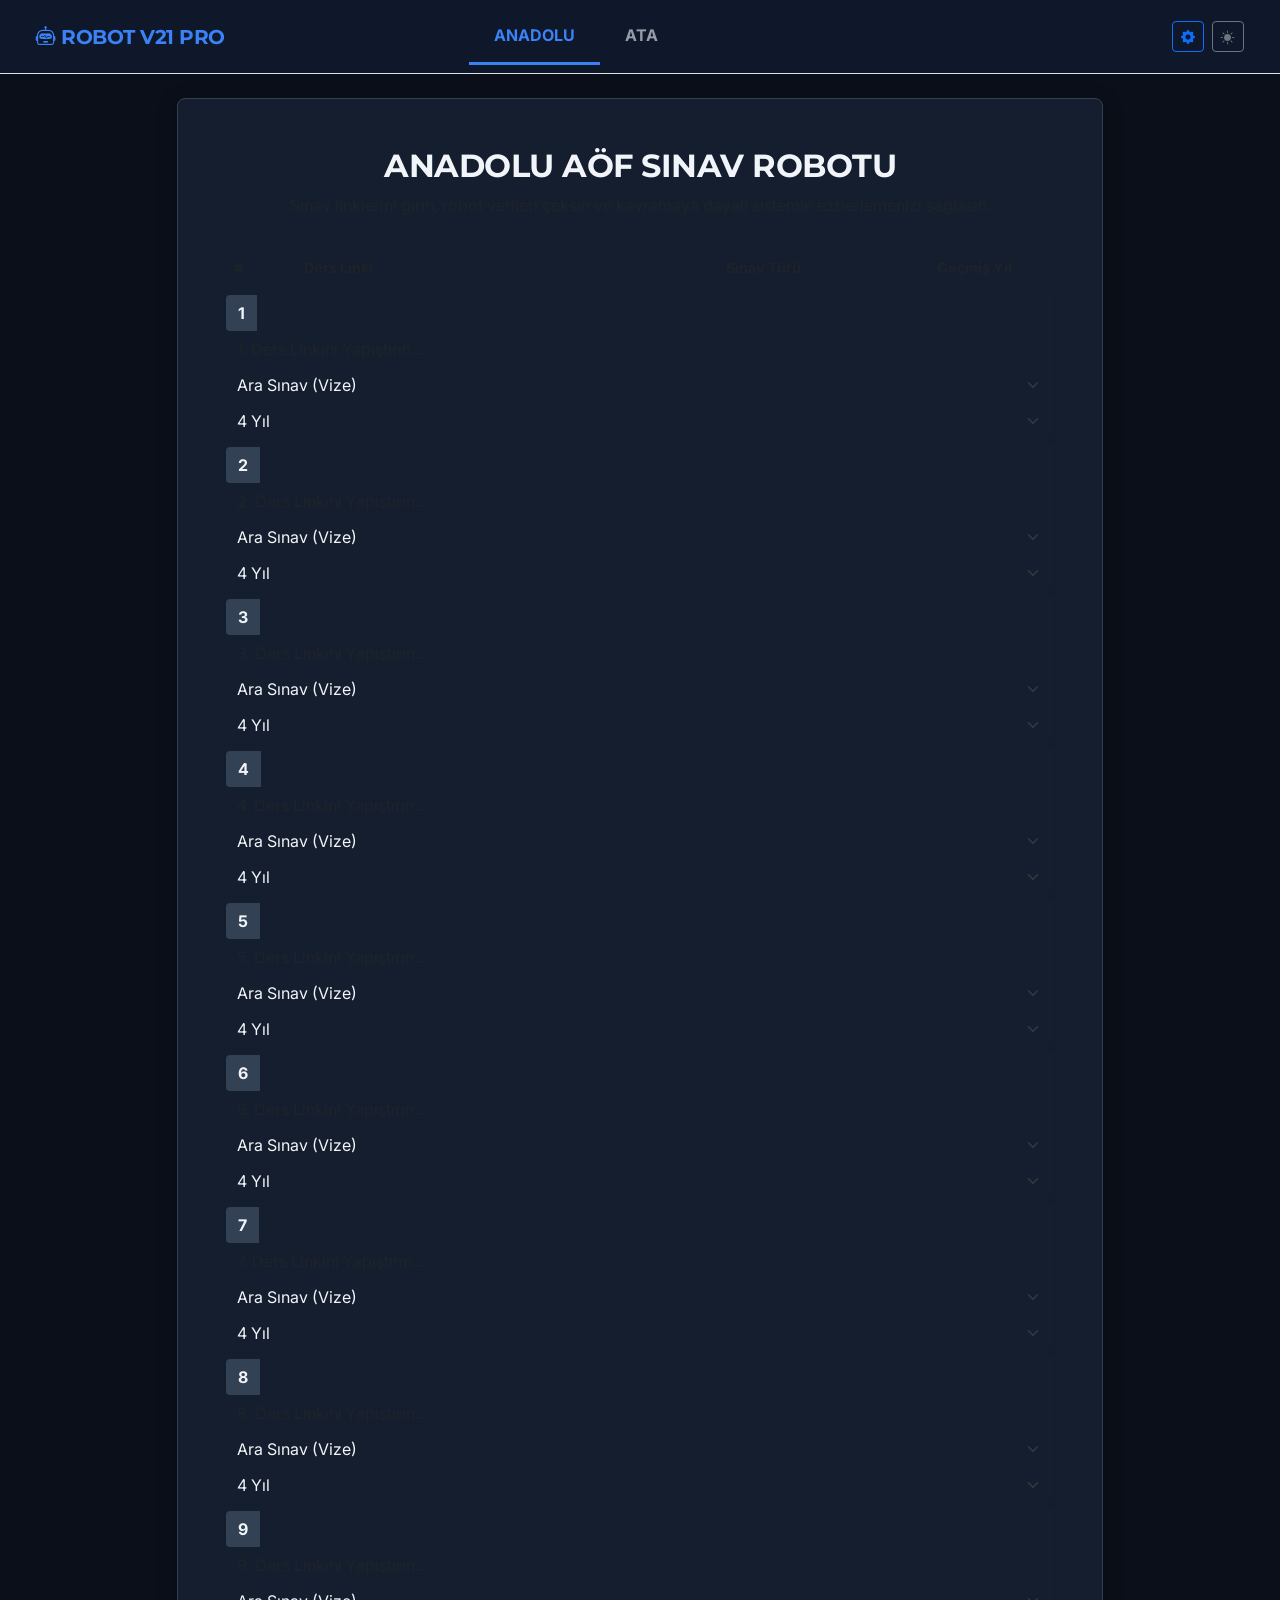
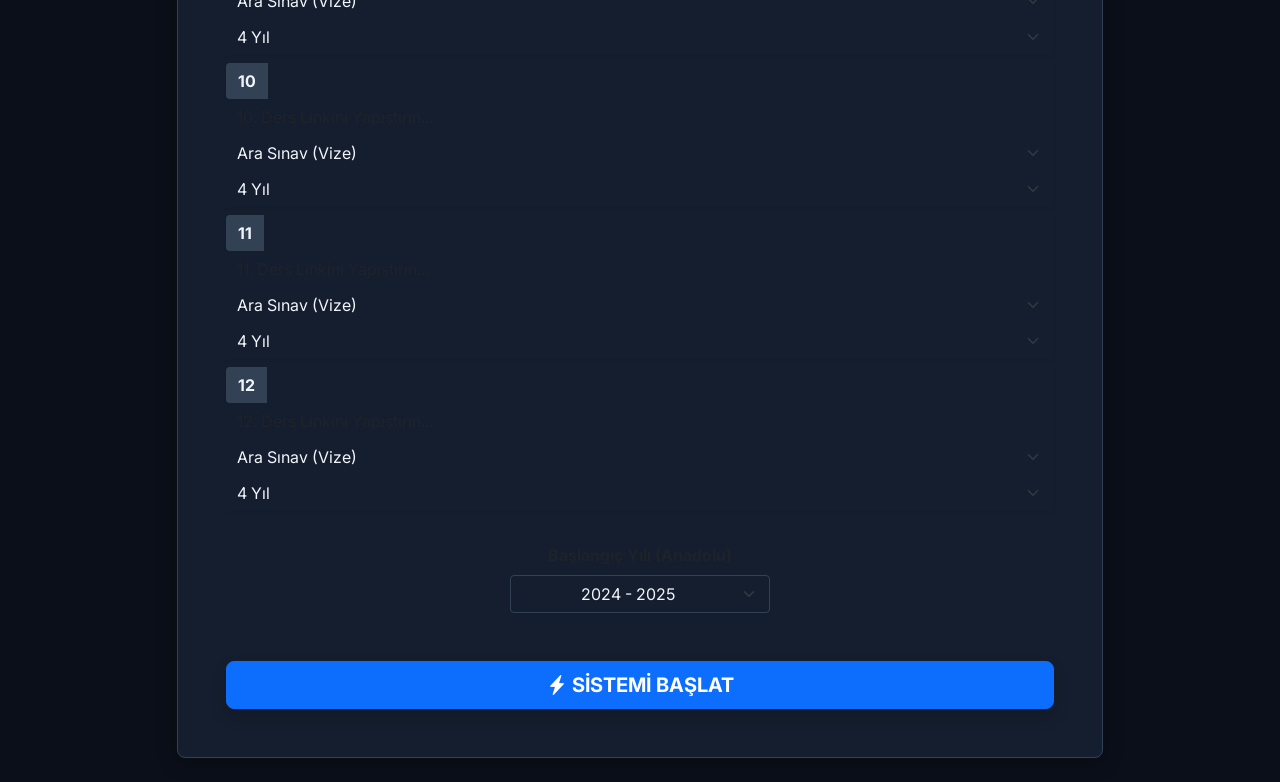
==== index.html @ ebd9f256 "Update index.html" ====
<!DOCTYPE html>
<html lang="tr">
<head>
    <meta charset="UTF-8">
    <meta name="viewport" content="width=device-width, initial-scale=1.0">
    <title>AÖF & ATA Sınav Robotu V21 (Pro Edition)</title>
    <!-- Bootstrap 5 CSS -->
    <link href="https://cdn.jsdelivr.net/npm/bootstrap@5.3.0/dist/css/bootstrap.min.css" rel="stylesheet">
    <!-- İkonlar -->
    <link href="https://cdn.jsdelivr.net/npm/bootstrap-icons@1.10.0/font/bootstrap-icons.css" rel="stylesheet">
    <!-- Google Fonts -->
    <link href="https://fonts.googleapis.com/css2?family=Inter:wght@400;500;600&family=Montserrat:wght@700;800&display=swap" rel="stylesheet">
<style>
    :root {
        --bg-body: #f8f9fa;
        --bg-card: #ffffff;
        --text-color: #1a1d20;
        --text-muted: #6c757d;
        --border-color: #dee2e6;
        --primary-color: #2563eb;
        --sidebar-active: #2563eb;
        --sidebar-active-text: #ffffff;
        --nav-bg: #ffffff;
        --mastery-bg: #e2e8f0;
        --mastery-fill: #10b981;
    }

    [data-theme="dark"] {
        --bg-body: #0b0f19;
        --bg-card: #151e2e;
        --text-color: #f1f5f9;
        --text-muted: #94a3b8;
        --border-color: #334155;
        --primary-color: #3b82f6;
        --sidebar-active: #3b82f6;
        --sidebar-active-text: #ffffff;
        --nav-bg: #0f172a;
        --mastery-bg: #334155;
        --mastery-fill: #10b981;
    }

    body { 
        background-color: var(--bg-body); color: var(--text-color); 
        transition: background-color 0.3s, color 0.3s; font-family: 'Inter', sans-serif; 
    }
    h1, h2, h3, h4, h5, .navbar-brand { font-family: 'Montserrat', sans-serif; text-transform: uppercase; letter-spacing: -0.5px; }
    
    .card { background-color: var(--bg-card); color: var(--text-color); border: 1px solid var(--border-color); border-radius: 8px; box-shadow: 0 4px 20px rgba(0,0,0,0.05); }
    [data-theme="dark"] .card { box-shadow: 0 4px 20px rgba(0,0,0,0.3); }
    
    .form-control, .form-select, .input-group-text { background-color: var(--bg-card); color: var(--text-color); border-color: var(--border-color); border-radius: 4px; }
    .form-control:focus, .form-select:focus { background-color: var(--bg-card); color: var(--text-color); box-shadow: none; border-color: var(--primary-color); }

    /* Sidebar & Menu */
    .sidebar-item {
        padding: 12px 15px; cursor: pointer; border-radius: 6px; margin-bottom: 8px;
        transition: all 0.2s; border: 1px solid transparent; display: flex; justify-content: space-between; align-items: center;
        font-weight: 500; font-size: 0.95rem;
    }
    .sidebar-item:hover { background-color: rgba(128,128,128,0.1); border-color: var(--border-color); }
    .sidebar-item.active { background-color: var(--sidebar-active); color: var(--sidebar-active-text); font-weight: 600; border-color: var(--sidebar-active); }
    
    .sidebar-mistakes { border: 1px solid #ef4444; color: #ef4444; }
    .sidebar-mistakes.active { background: #ef4444; color: white; border-color: #ef4444; }
    
    .sidebar-unmastered { border: 1px solid #f59e0b; color: #f59e0b; }
    .sidebar-unmastered.active { background: #f59e0b; color: white; border-color: #f59e0b; }

    .stat-badge { font-size: 0.75rem; padding: 4px 8px; border-radius: 4px; font-weight: 600; }

    /* Offcanvas Support for Dark Mode */
    [data-theme="dark"] .offcanvas-lg { background-color: var(--bg-card) !important; color: var(--text-color); }
    [data-theme="dark"] .btn-close { filter: invert(1) grayscale(100%) brightness(200%); }

    /* Tabs */
    .uni-tab { cursor: pointer; border-bottom: 3px solid transparent; padding: 15px 25px; font-weight: 700; color: var(--text-color); opacity: 0.6; transition: 0.3s; }
    .uni-tab:hover { opacity: 1; }
    .uni-tab.active { border-bottom: 3px solid var(--primary-color); color: var(--primary-color); opacity: 1; }

    /* Question Screen */
    .question-container { position: relative; overflow: hidden; min-height: 400px; display: flex; align-items: center; justify-content: center; flex-direction: column;}
    .question-slide { width: 100%; animation: slideIn 0.4s ease forwards; }
    @keyframes slideIn { from { opacity: 0; transform: translateX(20px); } to { opacity: 1; transform: translateX(0); } }

    .question-img { max-width: 100%; max-height: 40vh; border: 2px solid var(--border-color); border-radius: 6px; background: #fff; padding: 10px; margin-bottom: 20px; object-fit: contain; }

    /* Butonlar */
    .btn-circle { 
        width: 60px; height: 60px; border-radius: 8px; padding: 0; font-size: 1.5rem; font-family: 'Montserrat'; font-weight: 800; margin: 0 5px; 
        border: 2px solid var(--border-color); color: var(--text-color); background: var(--bg-card); transition: all 0.2s; cursor: pointer;
    }
    .btn-circle:hover { border-color: var(--primary-color); color: var(--primary-color); transform: translateY(-3px); }
    .correct-green { background-color: #10b981 !important; color: white !important; border-color: #10b981 !important; transform: scale(1.05); }
    .wrong-red { background-color: #ef4444 !important; color: white !important; border-color: #ef4444 !important; transform: scale(0.95); }

    /* Mastery Bar */
    .mastery-container { width: 100%; background-color: var(--mastery-bg); border-radius: 4px; height: 8px; margin-top: 10px; overflow: hidden; }
    .mastery-bar { height: 100%; background-color: var(--mastery-fill); transition: width 0.5s ease; }
    .stats-row { display: flex; justify-content: space-between; font-size: 0.85rem; color: var(--text-muted); margin-top: 5px; font-weight: 600;}

    .hidden { display: none !important; }
    .loading-overlay { position: fixed; top: 0; left: 0; width: 100%; height: 100%; background: var(--bg-card); opacity: 0.98; z-index: 9999; display: flex; flex-direction: column; justify-content: center; align-items: center; }
</style>
</head>
<body data-theme="dark">

<!-- NAVBAR -->
<nav class="navbar navbar-expand-lg border-bottom px-4 sticky-top" style="background-color: var(--nav-bg); z-index: 1040;">
    <div class="container-fluid">
        <!-- Mobil Menü Butonu -->
        <button class="btn btn-outline-primary d-lg-none me-3 border-0" type="button" data-bs-toggle="offcanvas" data-bs-target="#offcanvasSidebar">
            <i class="bi bi-list fs-3"></i>
        </button>
        <a class="navbar-brand fw-bold m-0" style="color: var(--primary-color);" href="#"><i class="bi bi-robot"></i> ROBOT V21 PRO</a>
        
        <div class="d-none d-lg-flex mx-auto">
            <div class="uni-tab active" id="tab-anadolu" onclick="switchUni('anadolu')">ANADOLU</div>
            <div class="uni-tab" id="tab-ata" onclick="switchUni('ata')">ATA</div>
        </div>
        
        <div class="d-flex gap-2 ms-auto align-items-center">
            <button class="btn btn-outline-primary btn-sm" data-bs-toggle="modal" data-bs-target="#settingsModal" title="Proxy Ayarları"><i class="bi bi-gear-fill"></i></button>
            <button class="btn btn-outline-danger btn-sm hidden" id="globalResetBtn" onclick="fullReset()"><i class="bi bi-trash"></i> <span class="d-none d-md-inline">Verileri Sil</span></button>
            <button class="btn btn-outline-secondary btn-sm" onclick="toggleTheme()"><i class="bi bi-sun-fill" id="themeIcon"></i></button>
        </div>
    </div>
</nav>

<!-- Mobil Üniversite Tabları -->
<div class="d-flex d-lg-none justify-content-center border-bottom" style="background-color: var(--nav-bg);">
    <div class="uni-tab active py-2" id="tab-anadolu-mobile" onclick="switchUni('anadolu')">ANADOLU</div>
    <div class="uni-tab py-2" id="tab-ata-mobile" onclick="switchUni('ata')">ATA</div>
</div>

<div class="container py-4">
<!-- GİRİŞ PANELİ -->
<div id="setup-panel">
    <div class="row justify-content-center">
        <div class="col-lg-10">
            <div class="card p-4 p-md-5">
                <div class="text-center mb-4">
                    <h2 class="fw-bold" id="panel-title">Anadolu AÖF Sınav Robotu</h2>
                    <p class="text-muted" id="panel-desc">Sınav linklerini girin, robot verileri çeksin ve kavramaya dayalı sistemle ezberlemenizi sağlasın.</p>
                </div>
                <div class="row mb-3 fw-bold text-muted ps-2 d-none d-md-flex" style="font-size: 0.9rem;">
                    <div class="col-1">#</div><div class="col-6">Ders Linki</div><div class="col-3">Sınav Türü</div><div class="col-2">Geçmiş Yıl</div>
                </div>
                <div id="input-container"></div>
                <div class="row mt-4">
                    <div id="settings-anadolu-year" class="col-md-4 offset-md-4 text-center">
                        <label class="fw-bold mb-2 text-muted">Başlangıç Yılı (Anadolu)</label>
                        <select id="startYear" class="form-select text-center">
                            <option value="2025">2025 - 2026</option>
                            <option value="2024" selected>2024 - 2025</option>
                            <option value="2023">2023 - 2024</option>
                        </select>
                    </div>
                </div>
                <div class="text-center mt-5">
                    <button class="btn btn-primary btn-lg px-5 shadow fw-bold w-100 w-md-auto" onclick="startProcess()">
                        <i class="bi bi-lightning-charge-fill"></i> SİSTEMİ BAŞLAT
                    </button>
                </div>
            </div>
        </div>
    </div>
</div>

<!-- SONUÇ PANELİ -->
<div id="result-panel" class="hidden">
    <div class="row">
        <!-- Sol Menü -->
        <div class="col-lg-3 mb-4">
            <div class="offcanvas-lg offcanvas-start" tabindex="-1" id="offcanvasSidebar" style="background-color: var(--bg-body); border-right: 1px solid var(--border-color);">
                <div class="offcanvas-header border-bottom">
                    <h5 class="offcanvas-title fw-bold">Kontrol Paneli</h5>
                    <button type="button" class="btn-close" data-bs-dismiss="offcanvas" aria-label="Close"></button>
                </div>
                <div class="offcanvas-body p-3 p-lg-0">
                    <div class="card p-3 w-100 border-0 border-lg" style="background-color: var(--bg-card); max-height: 85vh; overflow-y: auto;">
                        <h5 class="fw-bold mb-3 border-bottom pb-2 d-none d-lg-block">Kontrol Paneli</h5>
                        <div id="sidebar-menu-mistakes" class="mb-2"></div>
                        <div id="sidebar-menu-unmastered" class="mb-3"></div>
                        <hr style="border-color: var(--border-color);">
                        <div id="sidebar-menu"></div>
                    </div>
                </div>
            </div>
        </div>

        <!-- Sağ İçerik (Soru Ekranı) -->
        <div class="col-lg-9">
            <div class="card p-3 p-md-4 h-100">
                <div class="d-flex flex-column flex-md-row justify-content-between align-items-start align-items-md-center border-bottom pb-3 mb-4 gap-3">
                    <div>
                        <h4 id="active-course-title" class="fw-bold m-0" style="color: var(--primary-color);">Ders Seçiniz</h4>
                        <div id="exam-progress-text" class="mt-1" style="font-size: 0.95rem; font-weight: 700; color: var(--text-color);">Soru 0 / 0</div>
                    </div>
                    <div class="d-flex gap-2 w-100 w-md-auto justify-content-end" id="header-buttons"></div>
                </div>
                <div id="questions-area" class="question-container">
                    <div class="text-center text-muted mt-5">
                        <i class="bi bi-arrow-left-circle fs-1 d-none d-lg-block"></i>
                        <i class="bi bi-list fs-1 d-lg-none"></i>
                        <h5 class="mt-3">Menüden bir ders veya kategori seçin.</h5>
                    </div>
                </div>
            </div>
        </div>
    </div>
</div>
</div>

<!-- YÜKLENİYOR -->
<div id="loader" class="loading-overlay hidden">
    <div class="spinner-border" style="width: 4rem; height: 4rem; color: var(--primary-color);"></div>
    <h3 class="mt-4 fw-bold text-center px-3">Veriler Analiz Ediliyor...</h3>
    <p id="loader-log" class="text-muted text-center px-3">Bu işlem biraz sürebilir...</p>
    <div class="progress w-75 w-md-50 mt-3" style="height: 6px; background-color: var(--border-color);">
        <div id="progress-bar" class="progress-bar" style="width: 0%; background-color: var(--primary-color);"></div>
    </div>
</div>

<!-- PROXY AYARLARI MODAL -->
<div class="modal fade" id="settingsModal" tabindex="-1" aria-hidden="true">
  <div class="modal-dialog">
    <div class="modal-content" style="background-color: var(--bg-card); color: var(--text-color);">
      <div class="modal-header border-bottom" style="border-color: var(--border-color);">
        <h5 class="modal-title fw-bold"><i class="bi bi-shield-lock-fill"></i> Proxy & Bağlantı Ayarları</h5>
        <button type="button" class="btn-close" data-bs-dismiss="modal" aria-label="Close"></button>
      </div>
      <div class="modal-body">
        <label class="form-label fw-bold">Cloudflare Worker Proxy Adresiniz:</label>
        <input type="text" id="customProxyInput" class="form-control mb-2" placeholder="melihbaba.m-emrekarakose55.workers.dev">
        <small class="text-muted d-block mb-3">Başına https:// yazmasanız bile sistem otomatik olarak tamamlayacaktır.</small>
        
        <div class="d-flex align-items-center gap-2 mb-3">
            <button class="btn btn-outline-primary btn-sm" onclick="testProxyConnection()"><i class="bi bi-wifi"></i> Bağlantıyı Test Et</button>
            <span id="proxyTestResult" class="small"></span>
        </div>
      </div>
      <div class="modal-footer border-top" style="border-color: var(--border-color);">
        <button type="button" class="btn btn-secondary btn-sm" data-bs-dismiss="modal">Kapat</button>
        <button type="button" class="btn btn-primary btn-sm" onclick="saveProxySettings()">Kaydet</button>
      </div>
    </div>
  </div>
</div>

<!-- Bootstrap JS -->
<script src="https://cdn.jsdelivr.net/npm/bootstrap@5.3.0/dist/js/bootstrap.bundle.min.js"></script>

<script>
    let currentUni = 'anadolu'; 
    let allCoursesData = []; 
    let wrongBank = []; 
    let activeQuestions = []; 
    let activeIndex = 0; 
    let activeMode = ''; 
    let currentCourseIndex = -1;

    // URL'yi temizleyip kesinlikle geçerli bir https:// adresi yapan yardımcı fonksiyon
    function cleanAndFormatProxyUrl(raw) {
        if (!raw) return '';
        let url = raw.trim();
        // https:// veya http:// yoksa otomatik ekle
        if (!/^https?:\/\//i.test(url)) {
            url = 'https://' + url;
        }
        // Sonunda ?url= yoksa uygun şekilde ekle
        if (!url.includes('?')) {
            url = url.endsWith('/') ? url + '?url=' : url + '/?url=';
        } else if (!url.endsWith('=') && !url.endsWith('&')) {
            url = url + '&url=';
        }
        return url;
    }

    function getProxyList() {
        const custom = cleanAndFormatProxyUrl(localStorage.getItem('aof_custom_proxy') || '');
        const list = [];
        
        // 1. Kullanıcının Özel Cloudflare Worker'ı (En Öncelikli)
        if (custom) {
            list.push({
                name: "Özel Worker",
                type: "raw",
                buildUrl: (u) => custom + encodeURIComponent(u)
            });
        }
        
        // 2. Yedek Açık Proxyler
        list.push(
            {
                name: "AllOrigins (Raw)",
                type: "raw",
                buildUrl: (u) => `https://api.allorigins.win/raw?url=${encodeURIComponent(u)}`
            },
            {
                name: "AllOrigins (JSON)",
                type: "json",
                buildUrl: (u) => `https://api.allorigins.win/get?url=${encodeURIComponent(u)}&disableCache=true&_=${Date.now()}`
            },
            {
                name: "ThingProxy",
                type: "raw",
                buildUrl: (u) => `https://thingproxy.freeboard.io/fetch/${u}`
            }
        );
        return list;
    }

    let preferredProxyIndex = 0;

    window.onload = function() {
        if(localStorage.getItem('aof_theme') === 'light') document.body.setAttribute('data-theme', 'light');
        else document.body.setAttribute('data-theme', 'dark');
        
        const savedCustomProxy = localStorage.getItem('aof_custom_proxy');
        if (savedCustomProxy && document.getElementById('customProxyInput')) {
            document.getElementById('customProxyInput').value = savedCustomProxy;
        }

        updateThemeIcon(); 
        generateInputs(); 
        loadData();

        if(allCoursesData.length > 0) {
            document.getElementById('setup-panel').classList.add('hidden');
            document.getElementById('result-panel').classList.remove('hidden');
            document.getElementById('globalResetBtn').classList.remove('hidden');
            renderSidebar(); 
            showCourse(0);
        }
    };

    function saveProxySettings() {
        let val = document.getElementById('customProxyInput').value.trim();
        if (val) {
            val = cleanAndFormatProxyUrl(val);
            document.getElementById('customProxyInput').value = val;
            localStorage.setItem('aof_custom_proxy', val);
        } else {
            localStorage.removeItem('aof_custom_proxy');
        }
        preferredProxyIndex = 0;
        const modal = bootstrap.Modal.getInstance(document.getElementById('settingsModal'));
        if (modal) modal.hide();
        alert("Proxy ayarları başarıyla kaydedildi!");
    }

    async function testProxyConnection() {
        const input = document.getElementById('customProxyInput');
        const resEl = document.getElementById('proxyTestResult');
        let val = input.value.trim();
        
        if (val) {
            val = cleanAndFormatProxyUrl(val);
            input.value = val;
            localStorage.setItem('aof_custom_proxy', val);
        }
        preferredProxyIndex = 0;

        resEl.innerHTML = `<span class="text-warning"><i class="bi bi-hourglass-split"></i> Test ediliyor...</span>`;
        
        const testContent = await fetchUrl("https://ataaofsoru.com");
        if (testContent && testContent.length > 250) {
            resEl.innerHTML = `<span class="text-success fw-bold"><i class="bi bi-check-circle-fill"></i> Başarılı! Bağlantı kuruldu.</span>`;
        } else {
            resEl.innerHTML = `<span class="text-danger fw-bold"><i class="bi bi-x-circle-fill"></i> Başarısız! Cloudflare Worker kodunuzu kontrol edin.</span>`;
        }
    }

    function loadData() {
        const savedData = localStorage.getItem('aof_full_data'); 
        const savedMistakes = localStorage.getItem('aof_wrong_bank');
        if(savedData) {
            allCoursesData = JSON.parse(savedData);
            allCoursesData.forEach(course => {
                if(course.lastIndex === undefined) course.lastIndex = 0; 
                course.questions.forEach(q => { if(!q.id) q.id = q.img; if(!q.qStats) q.qStats = { mastery: 0, correct: 0, wrong: 0 }; });
            });
        }
        if(savedMistakes) {
            wrongBank = JSON.parse(savedMistakes);
            wrongBank.forEach(q => { if(!q.id) q.id = q.img; if(!q.qStats) q.qStats = { mastery: 0, correct: 0, wrong: 0 }; });
        }
    }

    function saveData() { 
        localStorage.setItem('aof_full_data', JSON.stringify(allCoursesData)); 
        localStorage.setItem('aof_wrong_bank', JSON.stringify(wrongBank)); 
    }

    function generateInputs() {
        const container = document.getElementById('input-container'); 
        let html = '';
        for(let i=1; i<=12; i++) {
            html += `<div class="input-group mb-2 course-row shadow-sm flex-column flex-md-row">
                <span class="input-group-text fw-bold border-0 d-none d-md-flex" style="background: var(--border-color);">${i}</span>
                <input type="text" class="form-control url-input border-0 w-100 mb-1 mb-md-0" placeholder="${i}. Ders Linkini Yapıştırın...">
                <select class="form-select type-input border-0 w-100 mb-1 mb-md-0" style="max-width: 100%; md:max-width: 200px;">
                    <option value="ara">Ara Sınav (Vize)</option>
                    <option value="final">Final / Dönem Sonu</option>
                    <option value="yaz-okulu">Yaz Okulu</option>
                    <option value="tek-ders">Tek Ders</option>
                </select>
                <select class="form-select limit-input border-0 w-100" style="max-width: 100%; md:max-width: 100px;">
                    <option value="2">2 Yıl</option>
                    <option value="3">3 Yıl</option>
                    <option value="4" selected>4 Yıl</option>
                    <option value="5">5 Yıl</option>
                </select></div>`;
        } 
        container.innerHTML = html;
    }

    function switchUni(uni) {
        currentUni = uni;
        document.querySelectorAll('.uni-tab').forEach(el => el.classList.remove('active'));
        document.getElementById('tab-' + uni).classList.add('active');
        document.getElementById('tab-' + uni + '-mobile')?.classList.add('active');
        document.querySelectorAll('.url-input').forEach(i => i.value = '');

        const typeSelects = document.querySelectorAll('.type-input');
        if (uni === 'anadolu') {
            document.getElementById('panel-title').innerText = "Anadolu AÖF Sınav Robotu";
            document.getElementById('settings-anadolu-year').classList.remove('hidden');
            typeSelects.forEach(s => s.innerHTML = `<option value="ara">Ara Sınav</option><option value="final">Final</option><option value="yaz-okulu">Yaz Okulu</option><option value="tek-ders">Tek Ders</option>`);
        } else {
            document.getElementById('panel-title').innerText = "ATA AÖF Sınav Robotu";
            document.getElementById('settings-anadolu-year').classList.add('hidden');
            typeSelects.forEach(s => s.innerHTML = `<option value="ara">Ara Sınav</option><option value="final">Final / Bütünleme</option><option value="yaz-okulu">Yaz Okulu</option>`);
        }
    }

    async function fetchUrl(url) {
        const proxies = getProxyList();
        const order = [preferredProxyIndex, ...proxies.map((_, i) => i).filter(i => i !== preferredProxyIndex)];

        for (let idx of order) {
            const proxy = proxies[idx];
            const target = proxy.buildUrl(url);

            try {
                const controller = new AbortController();
                const timeoutId = setTimeout(() => controller.abort(), 6000);

                const res = await fetch(target, { 
                    signal: controller.signal
                });
                clearTimeout(timeoutId);

                if (!res.ok) continue;

                let content = null;
                if (proxy.type === 'json') {
                    const json = await res.json();
                    content = json.contents;
                } else {
                    content = await res.text();
                }

                if (content && typeof content === 'string' && content.length > 250) {
                    preferredProxyIndex = idx;
                    return content;
                }
            } catch(e) {
                // Hata veya zaman aşımında sıradaki proxy'ye geçer
            }
        }
        return null;
    }

    async function startProcess() {
        let tasks = []; 
        document.querySelectorAll('.course-row').forEach(row => {
            const url = row.querySelector('.url-input').value.trim();
            if(url !== "") tasks.push({ url: url, type: row.querySelector('.type-input').value, limit: parseInt(row.querySelector('.limit-input').value) });
        });
        if(tasks.length === 0) { alert("Lütfen en az bir link girin."); return; }

        document.getElementById('setup-panel').classList.add('hidden'); 
        document.getElementById('loader').classList.remove('hidden');
        
        try {
            if (currentUni === 'anadolu') await processAnadolu(tasks); 
            else await processAta(tasks);
        } catch(err) {
            console.error(err);
        }
        
        document.getElementById('loader').classList.add('hidden');

        if(allCoursesData.length > 0) {
            saveData(); 
            document.getElementById('result-panel').classList.remove('hidden');
            document.getElementById('globalResetBtn').classList.remove('hidden');
            renderSidebar(); 
            showCourse(0);
        } else { 
            document.getElementById('setup-panel').classList.remove('hidden');
            alert("Sorular çekilemedi!\n\nLütfen sağ üstteki Ayarlar (⚙️) butonundan 'Bağlantıyı Test Et' yaparak Worker durumunu doğrulayın."); 
        }
    }

    async function processAnadolu(tasks) { 
        const startYear = parseInt(document.getElementById('startYear').value); 
        let completed = 0; 
        let totalOps = tasks.reduce((acc, t) => acc + t.limit, 0); 

        for (let task of tasks) {
            let slug = ""; 
            try { 
                let cleanUrl = task.url.replace(/https?:\/\//, '').replace('www.', '').replace('aofsoru.com/', '').replace('mobile/', '').replace(/^\//, ''); 
                slug = cleanUrl.split('-sinav-sorulari')[0].replace(/-\d{4}-\d{4}-yili.*/, ''); 
            } catch(e) { continue; }
            
            let courseTitle = slug.replace(/-/g, ' ').toUpperCase(); 
            let existingCourse = allCoursesData.find(c => c.title === courseTitle);
            let questionMap = new Map(); 
            if (existingCourse) existingCourse.questions.forEach(q => questionMap.set(q.id, q));
            
            let examsFound = 0; 
            let currentYear = startYear; 
            let urlSlugType = task.type === 'final' ? 'donem-sonu' : task.type;

            while (examsFound < task.limit && currentYear >= 2012) {
                completed += 0.5; 
                updateLoader(completed, totalOps, `${courseTitle} (${currentYear})`);
                let genUrl = `https://aofsoru.com/${slug}-${currentYear}-${currentYear+1}-yili-${urlSlugType}-sinavi-sinav-sorulari`;
                const html = await fetchUrl(genUrl);
                
                if(html && !html.includes("ARADIĞINIZ SAYFA BULUNAMADI") && !html.includes("404 -")) {
                    const cards = new DOMParser().parseFromString(html, "text/html").querySelectorAll('.card');
                    if(cards.length > 0) {
                        examsFound++;
                        cards.forEach(card => {
                            const img = card.querySelector('img.QuestionImg, img.content, img[src*="aofsoru"], img[data-src*="aofsoru"]'); 
                            let ans = card.getAttribute('data-value') || card.getAttribute('data-cevap');
                            if(img) {
                                let src = img.getAttribute('data-src') || img.getAttribute('src');
                                if(src) {
                                    if(src.startsWith('//')) src = 'https:'+src; 
                                    else if(src.startsWith('/')) src = 'https://image.aofsoru.com'+src;
                                    const finalAns = ans ? ans.trim().toUpperCase() : "Bilinmiyor";
                                    if(!questionMap.has(src)) {
                                        questionMap.set(src, { 
                                            id: src, 
                                            img: src, 
                                            ans: finalAns, 
                                            title: `${currentYear}-${currentYear+1} ${task.type.toUpperCase()}`, 
                                            qStats: { mastery: 0, correct: 0, wrong: 0 } 
                                        });
                                    } else if(questionMap.get(src).ans === "Bilinmiyor" && finalAns !== "Bilinmiyor") {
                                        questionMap.get(src).ans = finalAns;
                                    }
                                }
                            }
                        });
                    }
                } 
                currentYear--; 
                await new Promise(r => setTimeout(r, 150));
            }
            if(questionMap.size > 0) {
                if (existingCourse) existingCourse.questions = Array.from(questionMap.values()); 
                else allCoursesData.push({ title: courseTitle, lastIndex: 0, questions: Array.from(questionMap.values()) });
            }
        }
    }

    async function processAta(tasks) {
        let completed = 0; 
        let totalOps = tasks.reduce((acc, t) => acc + t.limit, 0); 

        for (let task of tasks) {
            updateLoader(completed, totalOps, `ATA Ders Taranıyor...`);
            const cleanMainUrl = task.url.replace('mobile/', '').trim();
            const mainHtml = await fetchUrl(cleanMainUrl); 
            if(!mainHtml) continue;

            let courseTitle = (new DOMParser().parseFromString(mainHtml, "text/html").querySelector('h1')?.innerText || "ATA Ders").replace('Soruları', '').trim();
            let existingCourse = allCoursesData.find(c => c.title === courseTitle); 
            let questionMap = new Map(); 
            if (existingCourse) existingCourse.questions.forEach(q => questionMap.set(q.id, q));

            let rawLinks = []; 
            new DOMParser().parseFromString(mainHtml, "text/html").querySelectorAll('a').forEach(a => {
                const href = a.getAttribute('href'); 
                const text = (a.getAttribute('title') || a.innerText || "");
                if(!href || text.toUpperCase().includes('DENEME')) return;
                
                let fullUrl = href.startsWith('http') ? href : 'https://ataaofsoru.com' + (href.startsWith('/') ? '' : '/') + href;
                let kind = task.type === 'yaz-okulu' 
                    ? (href.includes('yaz') ? 'yaz' : null) 
                    : task.type === 'ara' 
                    ? (href.includes('ara') || href.includes('vize') ? 'ara' : null) 
                    : (href.includes('final') || href.includes('donem-sonu') ? 'final' : href.includes('butunleme') ? 'but' : null);
                
                if(kind) {
                    rawLinks.push({ 
                        url: fullUrl, 
                        text: text, 
                        kind: kind, 
                        year: parseInt((href.match(/-(\d{4})-\d{4}-/) || [0,0])[1]) 
                    });
                }
            }); 

            const seen = new Set();
            let links = rawLinks.filter(item => {
                if (seen.has(item.url)) return false;
                seen.add(item.url);
                return true;
            });

            links.sort((a,b) => b.year - a.year);

            let examsFound = 0;
            for (let link of links) {
                if(examsFound >= task.limit) break; 
                completed += 0.5; 
                updateLoader(completed, totalOps, `${link.year || 'Sınav'} Taranıyor...`);
                
                const examHtml = await fetchUrl(link.url);
                if(examHtml) {
                    let foundAny = false;
                    new DOMParser().parseFromString(examHtml, "text/html").querySelectorAll('img.content, img.QuestionImg, img[src*="preview"], img[data-src*="preview"]').forEach(img => {
                        let src = img.getAttribute('data-src') || img.getAttribute('src');
                        if(src) {
                            if(src.startsWith('//')) src = 'https:' + src; 
                            else if(!src.startsWith('http')) src = 'https://image.ataaofsoru.com' + (src.startsWith('/') ? '' : '/') + src;
                            
                            let ans = (img.closest('.question')?.getAttribute('data-correct') || 
                                       img.closest('.card')?.getAttribute('data-value') || 
                                       img.closest('.card')?.getAttribute('data-cevap') || "Bilinmiyor").trim().toUpperCase();
                            
                            if(!questionMap.has(src)) { 
                                questionMap.set(src, { 
                                    id: src, 
                                    img: src, 
                                    ans: ans.replace(/[^A-E]/g, ''), 
                                    title: link.text && link.text.length > 2 ? link.text : `${link.year} ${task.type.toUpperCase()}`, 
                                    qStats: { mastery: 0, correct: 0, wrong: 0 } 
                                }); 
                                foundAny = true; 
                            }
                        }
                    }); 
                    if(foundAny) examsFound++;
                } 
                await new Promise(r => setTimeout(r, 200));
            }

            if(questionMap.size > 0) {
                if(existingCourse) existingCourse.questions = Array.from(questionMap.values()); 
                else allCoursesData.push({ title: courseTitle, lastIndex: 0, questions: Array.from(questionMap.values()) });
            }
        }
    }

    function updateLoader(val, max, text) { 
        document.getElementById('progress-bar').style.width = (val % 100) + "%"; 
        document.getElementById('loader-log').innerText = text; 
    }

    function renderSidebar() {
        const menu = document.getElementById('sidebar-menu'); 
        menu.innerHTML = "";
        
        document.getElementById('sidebar-menu-mistakes').innerHTML = `<div class="sidebar-item sidebar-mistakes ${activeMode==='mistakes'?'active':''}" onclick="showMistakes()">
            <span><i class="bi bi-x-octagon-fill"></i> Yanlışlarım</span><span class="badge bg-danger rounded-pill">${wrongBank.length}</span></div>`;

        let unmasteredCount = 0; 
        allCoursesData.forEach(c => c.questions.forEach(q => { if(q.qStats.mastery < 100) unmasteredCount++; }));
        document.getElementById('sidebar-menu-unmastered').innerHTML = `<div class="sidebar-item sidebar-unmastered ${activeMode==='unmastered'?'active':''}" onclick="showUnmastered()">
            <span><i class="bi bi-shuffle"></i> Kavranmayan Karma</span><span class="badge bg-warning text-dark rounded-pill">${unmasteredCount}</span></div>`;

        allCoursesData.forEach((course, index) => {
            let m100 = 0; 
            course.questions.forEach(q => { if(q.qStats.mastery===100) m100++; });
            menu.innerHTML += `<div class="sidebar-item ${activeMode==='course' && currentCourseIndex===index ? 'active':''}" onclick="showCourse(${index})">
                    <div class="text-truncate" style="max-width: 70%;">${course.title}</div>
                    <div class="d-flex gap-1"><span class="stat-badge text-success border border-success"><i class="bi bi-check-all"></i> ${m100}</span></div>
                </div>`;
        });
    }

    function closeOffcanvas() {
        if(window.innerWidth < 992) {
            const offEl = document.getElementById('offcanvasSidebar');
            if(offEl) { 
                const bsOff = bootstrap.Offcanvas.getInstance(offEl); 
                if(bsOff) bsOff.hide(); 
            }
        }
    }

    function updateHeaderButtons() {
        const header = document.getElementById('header-buttons'); 
        let html = '';
        if(activeMode === 'course') html += `<button class="btn btn-outline-warning btn-sm" onclick="resetPosition()"><i class="bi bi-arrow-counterclockwise"></i></button>`;
        html += `<button class="btn btn-outline-secondary btn-sm" onclick="prevQuestion()"><i class="bi bi-chevron-left"></i></button>
                 <button class="btn btn-outline-secondary btn-sm" onclick="skipQuestion()"><i class="bi bi-chevron-right"></i></button>`;
        header.innerHTML = html;
    }

    function showCourse(index) {
        closeOffcanvas(); 
        activeMode = 'course'; 
        currentCourseIndex = index;
        activeIndex = allCoursesData[index].lastIndex || 0; 
        activeQuestions = allCoursesData[index].questions;
        renderSidebar(); 
        updateHeaderButtons(); 
        startExam(allCoursesData[index].title);
    }

    function showMistakes() {
        closeOffcanvas(); 
        activeMode = 'mistakes'; 
        currentCourseIndex = -1; 
        activeIndex = 0;
        activeQuestions = [...wrongBank]; 
        renderSidebar(); 
        updateHeaderButtons(); 
        startExam("Yanlış Cevaplananlar");
    }

    function showUnmastered() {
        closeOffcanvas(); 
        activeMode = 'unmastered'; 
        currentCourseIndex = -1; 
        activeIndex = 0;
        let pool = []; 
        allCoursesData.forEach(c => c.questions.forEach(q => { if(q.qStats.mastery < 100) pool.push(q); }));
        for (let i = pool.length - 1; i > 0; i--) { 
            const j = Math.floor(Math.random() * (i + 1)); 
            [pool[i], pool[j]] = [pool[j], pool[i]]; 
        }
        activeQuestions = pool; 
        renderSidebar(); 
        updateHeaderButtons(); 
        startExam("Karma Kavrama Antrenmanı");
    }

    function startExam(title) { 
        document.getElementById('active-course-title').innerText = title; 
        renderSingleQuestion(); 
    }

    function renderSingleQuestion() {
        const area = document.getElementById('questions-area');
        if(activeQuestions.length === 0 || (activeMode !== 'unmastered' && activeIndex >= activeQuestions.length)) {
            document.getElementById('exam-progress-text').innerText = `Tamamlandı`;
            let extraHTML = activeMode === 'course' ? `<button class="btn btn-primary mt-3" onclick="resetPosition()">Tekrar Baştan Çöz</button>` : `<p class="mt-2 text-muted">Mükemmel! Bu kısımdaki hedeflere ulaştın.</p>`;
            area.innerHTML = `<div class="text-center text-success mt-5"><i class="bi bi-trophy-fill" style="font-size: 4rem;"></i><h3 class="mt-3 fw-bold">Tebrikler!</h3>${extraHTML}</div>`; 
            return;
        }

        if (activeMode === 'unmastered' && activeIndex >= activeQuestions.length) activeIndex = 0;

        document.getElementById('exam-progress-text').innerText = `Soru ${activeIndex + 1} / ${activeQuestions.length}`;
        const q = activeQuestions[activeIndex];
        
        area.innerHTML = `
        <div class="question-slide w-100">
            <div class="text-center mb-3"><span class="badge bg-secondary mb-2">${q.title}</span></div>
            <div class="text-center">
                <img src="${q.img}" class="question-img shadow-sm" loading="lazy" onerror="this.parentElement.innerHTML='<div class=\\'text-danger py-5\\'>Soru Görseli Yüklenemedi</div>'">
            </div>
            
            <div class="mastery-container">
                <div class="mastery-bar" style="width: ${q.qStats.mastery}%; background-color: ${q.qStats.mastery === 100 ? '#10b981' : '#f59e0b'};"></div>
            </div>
            <div class="stats-row mb-4">
                <span>Kavrama: %${q.qStats.mastery}</span>
                <span>Doğru: <span class="text-success">${q.qStats.correct}</span> | Yanlış: <span class="text-danger">${q.qStats.wrong}</span></span>
            </div>

            <div id="opts-container" class="d-flex justify-content-center flex-wrap gap-2 mt-3">
                ${['A','B','C','D','E'].map(opt => `<button class="btn btn-circle" onclick="checkAnswer(this, '${opt}')">${opt}</button>`).join('')}
            </div>
            <div id="feedback-area" class="text-center mt-4 fw-bold fs-5" style="min-height: 30px;"></div>
        </div>`;
    }

    function checkAnswer(btn, selected) {
        const q = activeQuestions[activeIndex]; 
        const correct = q.ans;
        const container = document.getElementById('opts-container'); 
        const feedback = document.getElementById('feedback-area');
        container.querySelectorAll('button').forEach(b => b.style.pointerEvents = 'none'); 

        if(!correct || correct === "Bilinmiyor" || correct === "") {
            btn.style.backgroundColor = "#f59e0b"; 
            btn.style.color = "white";
            feedback.innerHTML = "<span class='text-warning'><i class='bi bi-exclamation-triangle'></i> Bu sorunun cevabı sistemde gizli.</span>"; 
            setTimeout(() => advanceLogic(true), 1500); 
            return;
        }

        let isCorrect = (selected === correct);
        let globalQ = null; 
        allCoursesData.forEach(c => { 
            let f = c.questions.find(x => x.id === q.id); 
            if(f) globalQ = f; 
        });
        if(!globalQ) globalQ = q; 

        if(isCorrect) {
            btn.classList.add('correct-green');
            feedback.innerHTML = "<span class='text-success'><i class='bi bi-check-circle-fill'></i> DOĞRU!</span>";
            globalQ.qStats.correct++; 
            globalQ.qStats.mastery = Math.min(100, globalQ.qStats.mastery + 50);
            wrongBank = wrongBank.filter(x => x.id !== q.id); 
        } else {
            btn.classList.add('wrong-red');
            feedback.innerHTML = `<span class='text-danger'><i class='bi bi-x-circle-fill'></i> YANLIŞ! Doğru Cevap: ${correct}</span>`;
            container.querySelectorAll('button').forEach(b => { if(b.innerText === correct) b.classList.add('correct-green'); });
            globalQ.qStats.wrong++; 
            globalQ.qStats.mastery = 0;
            if(!wrongBank.find(x => x.id === q.id)) wrongBank.push(globalQ);
        }

        saveData(); 
        renderSidebar();
        setTimeout(() => advanceLogic(isCorrect), isCorrect ? 1000 : 2500);
    }

    function advanceLogic(isCorrect) {
        const q = activeQuestions[activeIndex];
        if (activeMode === 'mistakes') { 
            activeQuestions.splice(activeIndex, 1); 
        } else if (activeMode === 'unmastered') { 
            if (q.qStats.mastery === 100) { 
                activeQuestions.splice(activeIndex, 1); 
            } else { 
                activeIndex++; 
            } 
        } else { 
            activeIndex++; 
            allCoursesData[currentCourseIndex].lastIndex = activeIndex; 
            saveData(); 
        }
        renderSingleQuestion();
    }

    function nextQuestion() {
        activeIndex++;
        if(activeMode === 'course' && activeIndex < activeQuestions.length) { 
            allCoursesData[currentCourseIndex].lastIndex = activeIndex; 
            saveData(); 
        }
        renderSingleQuestion();
    }
    
    function prevQuestion() {
        if(activeIndex > 0) { 
            activeIndex--; 
            if(activeMode === 'course') { 
                allCoursesData[currentCourseIndex].lastIndex = activeIndex; 
                saveData(); 
            } 
            renderSingleQuestion(); 
        }
    }
    function skipQuestion() { nextQuestion(); }

    function resetPosition() {
        if(activeMode === 'course' && currentCourseIndex !== -1) { 
            activeIndex = 0; 
            allCoursesData[currentCourseIndex].lastIndex = 0; 
            saveData(); 
            renderSingleQuestion(); 
        }
    }

    function fullReset() { 
        if(confirm("Tüm veriler, yanlışlar ve kavrama yüzdeleri SİLİNECEK! Emin misin?")) { 
            localStorage.clear(); 
            location.reload(); 
        } 
    }
    
    function toggleTheme() {
        const body = document.body;
        if(body.getAttribute('data-theme') === 'dark') { 
            body.setAttribute('data-theme', 'light'); 
            localStorage.setItem('aof_theme', 'light'); 
        } else { 
            body.setAttribute('data-theme', 'dark'); 
            localStorage.setItem('aof_theme', 'dark'); 
        }
        updateThemeIcon();
    }
    function updateThemeIcon() { 
        document.getElementById('themeIcon').className = document.body.getAttribute('data-theme') === 'dark' ? 'bi bi-sun-fill' : 'bi bi-moon-stars-fill'; 
    }
</script>
</body>
</html>
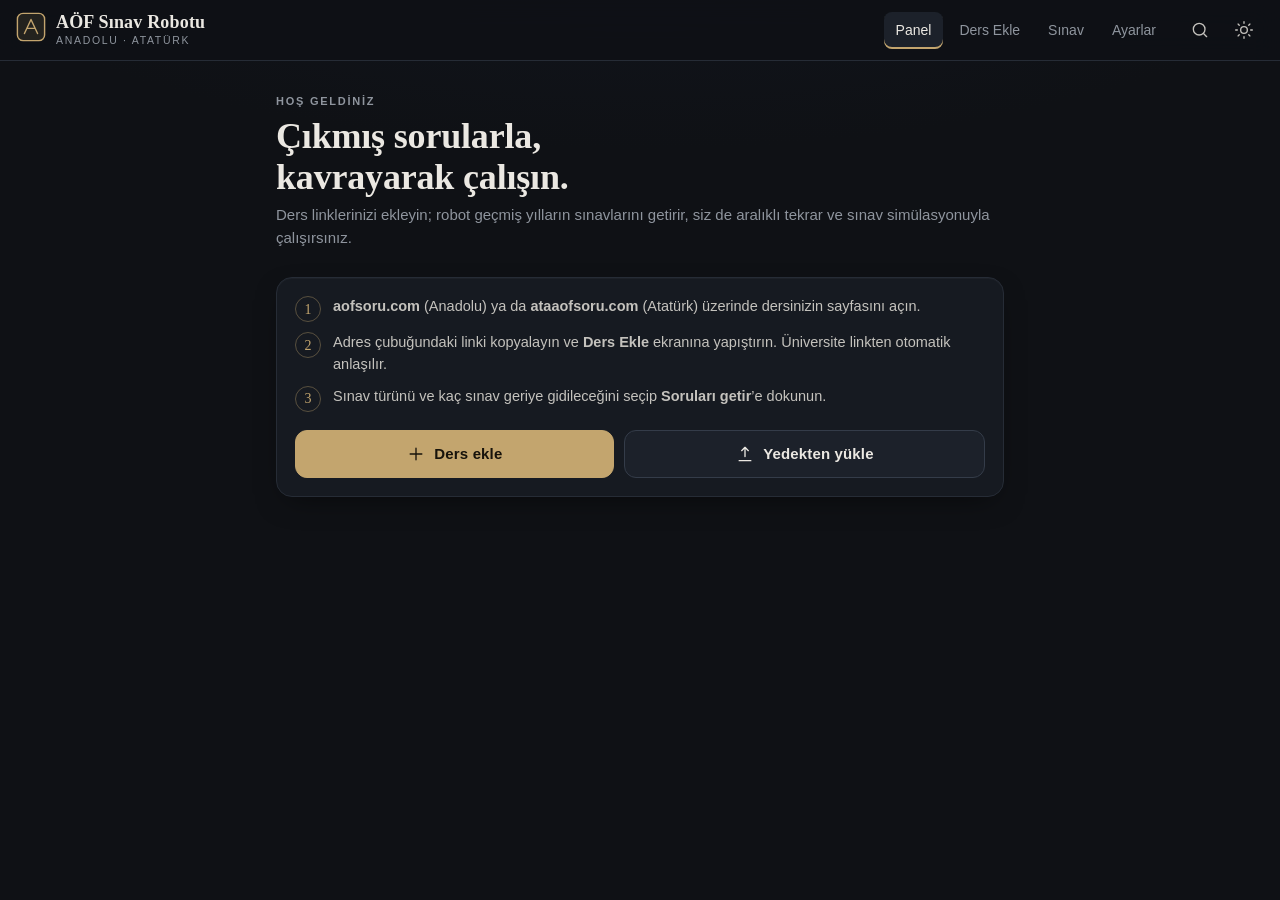
==== commit ba70e24a: "Arayüzü baştan yenile: grafit-lacivert tema, pirinç vurgu, mobil öncelikli tasarım - Bootstrap ve CD" ====
--- a/index.html
+++ b/index.html
@@ -1,903 +1,92 @@
 <!DOCTYPE html>
-<html lang="tr">
+<html lang="tr" data-theme="dark">
 <head>
-    <meta charset="UTF-8">
-    <meta name="viewport" content="width=device-width, initial-scale=1.0">
-    <title>AÖF & ATA Sınav Robotu V21 (Pro Edition)</title>
-    <!-- Bootstrap 5 CSS -->
-    <link href="https://cdn.jsdelivr.net/npm/bootstrap@5.3.0/dist/css/bootstrap.min.css" rel="stylesheet">
-    <!-- İkonlar -->
-    <link href="https://cdn.jsdelivr.net/npm/bootstrap-icons@1.10.0/font/bootstrap-icons.css" rel="stylesheet">
-    <!-- Google Fonts -->
-    <link href="https://fonts.googleapis.com/css2?family=Inter:wght@400;500;600&family=Montserrat:wght@700;800&display=swap" rel="stylesheet">
-<style>
-    :root {
-        --bg-body: #f8f9fa;
-        --bg-card: #ffffff;
-        --text-color: #1a1d20;
-        --text-muted: #6c757d;
-        --border-color: #dee2e6;
-        --primary-color: #2563eb;
-        --sidebar-active: #2563eb;
-        --sidebar-active-text: #ffffff;
-        --nav-bg: #ffffff;
-        --mastery-bg: #e2e8f0;
-        --mastery-fill: #10b981;
-    }
+<meta charset="UTF-8">
+<meta name="viewport" content="width=device-width, initial-scale=1, viewport-fit=cover">
+<title>AÖF Sınav Robotu</title>
+<meta name="description" content="Anadolu AÖF ve Atatürk Üniversitesi AÖF çıkmış sınav sorularıyla kavramaya dayalı çalışma, aralıklı tekrar ve sınav simülasyonu.">
+<meta name="theme-color" content="#0f1115" id="themeColor">
+<meta name="apple-mobile-web-app-capable" content="yes">
+<meta name="mobile-web-app-capable" content="yes">
+<meta name="apple-mobile-web-app-status-bar-style" content="black-translucent">
+<meta name="apple-mobile-web-app-title" content="Sınav Robotu">
+<meta name="format-detection" content="telephone=no">
+<link rel="manifest" href="manifest.webmanifest">
+<link rel="icon" href="assets/icon.svg" type="image/svg+xml">
+<link rel="apple-touch-icon" href="assets/apple-touch-icon.png">
+<link rel="stylesheet" href="assets/app.css?v=22.0">
+<script>
+  // Tema, ilk boyamadan önce uygulanır (yanıp sönmeyi önler)
+  (function () {
+    try {
+      var t = localStorage.getItem('aof_theme') || 'dark';
+      if (t === 'system') t = (window.matchMedia && matchMedia('(prefers-color-scheme: light)').matches) ? 'light' : 'dark';
+      document.documentElement.setAttribute('data-theme', t === 'light' ? 'light' : 'dark');
+    } catch (e) {}
+  })();
+</script>
+</head>
+<body>
+<svg width="0" height="0" style="position:absolute" aria-hidden="true">
+  <defs>
+    <symbol id="i-home" viewBox="0 0 24 24"><path d="M4 10.5 12 4l8 6.5V20a1 1 0 0 1-1 1h-4.5v-6h-5v6H5a1 1 0 0 1-1-1z"/></symbol>
+    <symbol id="i-plus" viewBox="0 0 24 24"><path d="M12 5v14M5 12h14"/></symbol>
+    <symbol id="i-timer" viewBox="0 0 24 24"><circle cx="12" cy="13" r="8"/><path d="M12 9v4l2.5 2.5M9.5 2.5h5"/></symbol>
+    <symbol id="i-gear" viewBox="0 0 24 24"><circle cx="12" cy="12" r="3"/><path d="M19.4 15a1.7 1.7 0 0 0 .3 1.8l.1.1a2 2 0 1 1-2.8 2.8l-.1-.1a1.7 1.7 0 0 0-1.8-.3 1.7 1.7 0 0 0-1 1.5V21a2 2 0 1 1-4 0v-.1a1.7 1.7 0 0 0-1.1-1.5 1.7 1.7 0 0 0-1.8.3l-.1.1a2 2 0 1 1-2.8-2.8l.1-.1a1.7 1.7 0 0 0 .3-1.8 1.7 1.7 0 0 0-1.5-1H3a2 2 0 1 1 0-4h.1a1.7 1.7 0 0 0 1.5-1.1 1.7 1.7 0 0 0-.3-1.8l-.1-.1a2 2 0 1 1 2.8-2.8l.1.1a1.7 1.7 0 0 0 1.8.3H9a1.7 1.7 0 0 0 1-1.5V3a2 2 0 1 1 4 0v.1a1.7 1.7 0 0 0 1 1.5 1.7 1.7 0 0 0 1.8-.3l.1-.1a2 2 0 1 1 2.8 2.8l-.1.1a1.7 1.7 0 0 0-.3 1.8V9a1.7 1.7 0 0 0 1.5 1H21a2 2 0 1 1 0 4h-.1a1.7 1.7 0 0 0-1.5 1z"/></symbol>
+    <symbol id="i-sun" viewBox="0 0 24 24"><circle cx="12" cy="12" r="4"/><path d="M12 2v2M12 20v2M4.9 4.9l1.4 1.4M17.7 17.7l1.4 1.4M2 12h2M20 12h2M4.9 19.1l1.4-1.4M17.7 6.3l1.4-1.4"/></symbol>
+    <symbol id="i-moon" viewBox="0 0 24 24"><path d="M20 14.5A8 8 0 0 1 9.5 4 8 8 0 1 0 20 14.5z"/></symbol>
+    <symbol id="i-left" viewBox="0 0 24 24"><path d="m15 18-6-6 6-6"/></symbol>
+    <symbol id="i-right" viewBox="0 0 24 24"><path d="m9 18 6-6-6-6"/></symbol>
+    <symbol id="i-x" viewBox="0 0 24 24"><path d="M18 6 6 18M6 6l12 12"/></symbol>
+    <symbol id="i-flag" viewBox="0 0 24 24"><path d="M5 21V4m0 0h11l-2 4 2 4H5"/></symbol>
+    <symbol id="i-note" viewBox="0 0 24 24"><path d="M4 20h4L19 9l-4-4L4 16zM14 6l4 4"/></symbol>
+    <symbol id="i-search" viewBox="0 0 24 24"><circle cx="11" cy="11" r="7"/><path d="m20 20-3.5-3.5"/></symbol>
+    <symbol id="i-refresh" viewBox="0 0 24 24"><path d="M20 11a8 8 0 0 0-14.3-4.9L4 8m0-4v4h4M4 13a8 8 0 0 0 14.3 4.9L20 16m0 4v-4h-4"/></symbol>
+    <symbol id="i-trash" viewBox="0 0 24 24"><path d="M4 7h16M9 7V4h6v3M6 7l1 13h10l1-13"/></symbol>
+    <symbol id="i-down" viewBox="0 0 24 24"><path d="M12 4v11m0 0-4-4m4 4 4-4M5 20h14"/></symbol>
+    <symbol id="i-up" viewBox="0 0 24 24"><path d="M12 15V4m0 0L8 8m4-4 4 4M5 20h14"/></symbol>
+    <symbol id="i-layers" viewBox="0 0 24 24"><path d="m12 3 9 5-9 5-9-5zM3 13l9 5 9-5"/></symbol>
+    <symbol id="i-alert" viewBox="0 0 24 24"><path d="M12 3 2 20h20zM12 10v4M12 17h.01"/></symbol>
+    <symbol id="i-book" viewBox="0 0 24 24"><path d="M4 5a2 2 0 0 1 2-2h13v16H6a2 2 0 0 0-2 2zM4 21V5"/></symbol>
+    <symbol id="i-grid" viewBox="0 0 24 24"><path d="M4 4h7v7H4zM13 4h7v7h-7zM4 13h7v7H4zM13 13h7v7h-7z"/></symbol>
+    <symbol id="i-shuffle" viewBox="0 0 24 24"><path d="M16 4h4v4M4 20 20 4M20 16v4h-4M15 15l5 5M4 4l5 5"/></symbol>
+    <symbol id="i-check" viewBox="0 0 24 24"><path d="m5 12 5 5 9-10"/></symbol>
+    <symbol id="i-link" viewBox="0 0 24 24"><path d="M10 14a4 4 0 0 0 5.7 0l3-3a4 4 0 0 0-5.7-5.7l-1 1M14 10a4 4 0 0 0-5.7 0l-3 3a4 4 0 0 0 5.7 5.7l1-1"/></symbol>
+    <symbol id="i-cloud" viewBox="0 0 24 24"><path d="M7 18a4 4 0 0 1-.5-8A6 6 0 0 1 18 9a4.5 4.5 0 0 1-.5 9zM12 11v6m0 0-2.5-2.5M12 17l2.5-2.5"/></symbol>
+    <symbol id="i-bulb" viewBox="0 0 24 24"><path d="M9 18h6M10 21h4M12 3a6 6 0 0 0-3.5 10.9c.6.5 1 1.2 1 2V16h5v-.1c0-.8.4-1.5 1-2A6 6 0 0 0 12 3z"/></symbol>
+  </defs>
+</svg>
 
-    [data-theme="dark"] {
-        --bg-body: #0b0f19;
-        --bg-card: #151e2e;
-        --text-color: #f1f5f9;
-        --text-muted: #94a3b8;
-        --border-color: #334155;
-        --primary-color: #3b82f6;
-        --sidebar-active: #3b82f6;
-        --sidebar-active-text: #ffffff;
-        --nav-bg: #0f172a;
-        --mastery-bg: #334155;
-        --mastery-fill: #10b981;
-    }
+<header class="topbar" id="topbar">
+  <a class="brand" href="#/" aria-label="AÖF Sınav Robotu — Panel">
+    <span class="brand-mark" aria-hidden="true"><svg viewBox="0 0 32 32"><rect x="1.5" y="1.5" width="29" height="29" rx="6"/><path d="M9 23 16 8l7 15M11.6 17.5h8.8"/></svg></span>
+    <span class="brand-text"><span class="brand-name">AÖF Sınav Robotu</span><span class="brand-sub">Anadolu · Atatürk</span></span>
+  </a>
+  <nav class="topnav" aria-label="Ana menü">
+    <a href="#/" data-nav="home">Panel</a>
+    <a href="#/ekle" data-nav="add">Ders Ekle</a>
+    <a href="#/sinav" data-nav="exam">Sınav</a>
+    <a href="#/ayarlar" data-nav="settings">Ayarlar</a>
+  </nav>
+  <div class="topbar-actions">
+    <a class="icon-btn" href="#/ara" aria-label="Ara"><svg><use href="#i-search"/></svg></a>
+    <button class="icon-btn" data-act="toggleTheme" aria-label="Tema değiştir"><svg><use href="#i-sun" id="themeIconUse"/></svg></button>
+  </div>
+</header>
 
-    body { 
-        background-color: var(--bg-body); color: var(--text-color); 
-        transition: background-color 0.3s, color 0.3s; font-family: 'Inter', sans-serif; 
-    }
-    h1, h2, h3, h4, h5, .navbar-brand { font-family: 'Montserrat', sans-serif; text-transform: uppercase; letter-spacing: -0.5px; }
-    
-    .card { background-color: var(--bg-card); color: var(--text-color); border: 1px solid var(--border-color); border-radius: 8px; box-shadow: 0 4px 20px rgba(0,0,0,0.05); }
-    [data-theme="dark"] .card { box-shadow: 0 4px 20px rgba(0,0,0,0.3); }
-    
-    .form-control, .form-select, .input-group-text { background-color: var(--bg-card); color: var(--text-color); border-color: var(--border-color); border-radius: 4px; }
-    .form-control:focus, .form-select:focus { background-color: var(--bg-card); color: var(--text-color); box-shadow: none; border-color: var(--primary-color); }
+<main id="view" class="view" tabindex="-1"></main>
 
-    /* Sidebar & Menu */
-    .sidebar-item {
-        padding: 12px 15px; cursor: pointer; border-radius: 6px; margin-bottom: 8px;
-        transition: all 0.2s; border: 1px solid transparent; display: flex; justify-content: space-between; align-items: center;
-        font-weight: 500; font-size: 0.95rem;
-    }
-    .sidebar-item:hover { background-color: rgba(128,128,128,0.1); border-color: var(--border-color); }
-    .sidebar-item.active { background-color: var(--sidebar-active); color: var(--sidebar-active-text); font-weight: 600; border-color: var(--sidebar-active); }
-    
-    .sidebar-mistakes { border: 1px solid #ef4444; color: #ef4444; }
-    .sidebar-mistakes.active { background: #ef4444; color: white; border-color: #ef4444; }
-    
-    .sidebar-unmastered { border: 1px solid #f59e0b; color: #f59e0b; }
-    .sidebar-unmastered.active { background: #f59e0b; color: white; border-color: #f59e0b; }
-
-    .stat-badge { font-size: 0.75rem; padding: 4px 8px; border-radius: 4px; font-weight: 600; }
-
-    /* Offcanvas Support for Dark Mode */
-    [data-theme="dark"] .offcanvas-lg { background-color: var(--bg-card) !important; color: var(--text-color); }
-    [data-theme="dark"] .btn-close { filter: invert(1) grayscale(100%) brightness(200%); }
-
-    /* Tabs */
-    .uni-tab { cursor: pointer; border-bottom: 3px solid transparent; padding: 15px 25px; font-weight: 700; color: var(--text-color); opacity: 0.6; transition: 0.3s; }
-    .uni-tab:hover { opacity: 1; }
-    .uni-tab.active { border-bottom: 3px solid var(--primary-color); color: var(--primary-color); opacity: 1; }
-
-    /* Question Screen */
-    .question-container { position: relative; overflow: hidden; min-height: 400px; display: flex; align-items: center; justify-content: center; flex-direction: column;}
-    .question-slide { width: 100%; animation: slideIn 0.4s ease forwards; }
-    @keyframes slideIn { from { opacity: 0; transform: translateX(20px); } to { opacity: 1; transform: translateX(0); } }
-
-    .question-img { max-width: 100%; max-height: 40vh; border: 2px solid var(--border-color); border-radius: 6px; background: #fff; padding: 10px; margin-bottom: 20px; object-fit: contain; }
-
-    /* Butonlar */
-    .btn-circle { 
-        width: 60px; height: 60px; border-radius: 8px; padding: 0; font-size: 1.5rem; font-family: 'Montserrat'; font-weight: 800; margin: 0 5px; 
-        border: 2px solid var(--border-color); color: var(--text-color); background: var(--bg-card); transition: all 0.2s; cursor: pointer;
-    }
-    .btn-circle:hover { border-color: var(--primary-color); color: var(--primary-color); transform: translateY(-3px); }
-    .correct-green { background-color: #10b981 !important; color: white !important; border-color: #10b981 !important; transform: scale(1.05); }
-    .wrong-red { background-color: #ef4444 !important; color: white !important; border-color: #ef4444 !important; transform: scale(0.95); }
-
-    /* Mastery Bar */
-    .mastery-container { width: 100%; background-color: var(--mastery-bg); border-radius: 4px; height: 8px; margin-top: 10px; overflow: hidden; }
-    .mastery-bar { height: 100%; background-color: var(--mastery-fill); transition: width 0.5s ease; }
-    .stats-row { display: flex; justify-content: space-between; font-size: 0.85rem; color: var(--text-muted); margin-top: 5px; font-weight: 600;}
-
-    .hidden { display: none !important; }
-    .loading-overlay { position: fixed; top: 0; left: 0; width: 100%; height: 100%; background: var(--bg-card); opacity: 0.98; z-index: 9999; display: flex; flex-direction: column; justify-content: center; align-items: center; }
-</style>
-</head>
-<body data-theme="dark">
-
-<!-- NAVBAR -->
-<nav class="navbar navbar-expand-lg border-bottom px-4 sticky-top" style="background-color: var(--nav-bg); z-index: 1040;">
-    <div class="container-fluid">
-        <!-- Mobil Menü Butonu -->
-        <button class="btn btn-outline-primary d-lg-none me-3 border-0" type="button" data-bs-toggle="offcanvas" data-bs-target="#offcanvasSidebar">
-            <i class="bi bi-list fs-3"></i>
-        </button>
-        <a class="navbar-brand fw-bold m-0" style="color: var(--primary-color);" href="#"><i class="bi bi-robot"></i> ROBOT V21 PRO</a>
-        
-        <div class="d-none d-lg-flex mx-auto">
-            <div class="uni-tab active" id="tab-anadolu" onclick="switchUni('anadolu')">ANADOLU</div>
-            <div class="uni-tab" id="tab-ata" onclick="switchUni('ata')">ATA</div>
-        </div>
-        
-        <div class="d-flex gap-2 ms-auto align-items-center">
-            <button class="btn btn-outline-primary btn-sm" data-bs-toggle="modal" data-bs-target="#settingsModal" title="Proxy Ayarları"><i class="bi bi-gear-fill"></i></button>
-            <button class="btn btn-outline-danger btn-sm hidden" id="globalResetBtn" onclick="fullReset()"><i class="bi bi-trash"></i> <span class="d-none d-md-inline">Verileri Sil</span></button>
-            <button class="btn btn-outline-secondary btn-sm" onclick="toggleTheme()"><i class="bi bi-sun-fill" id="themeIcon"></i></button>
-        </div>
-    </div>
+<nav class="tabbar" id="tabbar" aria-label="Alt menü">
+  <a href="#/" data-nav="home"><svg><use href="#i-home"/></svg><span>Panel</span></a>
+  <a href="#/ekle" data-nav="add"><svg><use href="#i-plus"/></svg><span>Ekle</span></a>
+  <a href="#/sinav" data-nav="exam"><svg><use href="#i-timer"/></svg><span>Sınav</span></a>
+  <a href="#/ayarlar" data-nav="settings"><svg><use href="#i-gear"/></svg><span>Ayarlar</span></a>
 </nav>
 
-<!-- Mobil Üniversite Tabları -->
-<div class="d-flex d-lg-none justify-content-center border-bottom" style="background-color: var(--nav-bg);">
-    <div class="uni-tab active py-2" id="tab-anadolu-mobile" onclick="switchUni('anadolu')">ANADOLU</div>
-    <div class="uni-tab py-2" id="tab-ata-mobile" onclick="switchUni('ata')">ATA</div>
-</div>
+<div id="toast" class="toast" role="status" aria-live="polite"></div>
+<div id="modalRoot"></div>
 
-<div class="container py-4">
-<!-- GİRİŞ PANELİ -->
-<div id="setup-panel">
-    <div class="row justify-content-center">
-        <div class="col-lg-10">
-            <div class="card p-4 p-md-5">
-                <div class="text-center mb-4">
-                    <h2 class="fw-bold" id="panel-title">Anadolu AÖF Sınav Robotu</h2>
-                    <p class="text-muted" id="panel-desc">Sınav linklerini girin, robot verileri çeksin ve kavramaya dayalı sistemle ezberlemenizi sağlasın.</p>
-                </div>
-                <div class="row mb-3 fw-bold text-muted ps-2 d-none d-md-flex" style="font-size: 0.9rem;">
-                    <div class="col-1">#</div><div class="col-6">Ders Linki</div><div class="col-3">Sınav Türü</div><div class="col-2">Geçmiş Yıl</div>
-                </div>
-                <div id="input-container"></div>
-                <div class="row mt-4">
-                    <div id="settings-anadolu-year" class="col-md-4 offset-md-4 text-center">
-                        <label class="fw-bold mb-2 text-muted">Başlangıç Yılı (Anadolu)</label>
-                        <select id="startYear" class="form-select text-center">
-                            <option value="2025">2025 - 2026</option>
-                            <option value="2024" selected>2024 - 2025</option>
-                            <option value="2023">2023 - 2024</option>
-                        </select>
-                    </div>
-                </div>
-                <div class="text-center mt-5">
-                    <button class="btn btn-primary btn-lg px-5 shadow fw-bold w-100 w-md-auto" onclick="startProcess()">
-                        <i class="bi bi-lightning-charge-fill"></i> SİSTEMİ BAŞLAT
-                    </button>
-                </div>
-            </div>
-        </div>
-    </div>
-</div>
-
-<!-- SONUÇ PANELİ -->
-<div id="result-panel" class="hidden">
-    <div class="row">
-        <!-- Sol Menü -->
-        <div class="col-lg-3 mb-4">
-            <div class="offcanvas-lg offcanvas-start" tabindex="-1" id="offcanvasSidebar" style="background-color: var(--bg-body); border-right: 1px solid var(--border-color);">
-                <div class="offcanvas-header border-bottom">
-                    <h5 class="offcanvas-title fw-bold">Kontrol Paneli</h5>
-                    <button type="button" class="btn-close" data-bs-dismiss="offcanvas" aria-label="Close"></button>
-                </div>
-                <div class="offcanvas-body p-3 p-lg-0">
-                    <div class="card p-3 w-100 border-0 border-lg" style="background-color: var(--bg-card); max-height: 85vh; overflow-y: auto;">
-                        <h5 class="fw-bold mb-3 border-bottom pb-2 d-none d-lg-block">Kontrol Paneli</h5>
-                        <div id="sidebar-menu-mistakes" class="mb-2"></div>
-                        <div id="sidebar-menu-unmastered" class="mb-3"></div>
-                        <hr style="border-color: var(--border-color);">
-                        <div id="sidebar-menu"></div>
-                    </div>
-                </div>
-            </div>
-        </div>
-
-        <!-- Sağ İçerik (Soru Ekranı) -->
-        <div class="col-lg-9">
-            <div class="card p-3 p-md-4 h-100">
-                <div class="d-flex flex-column flex-md-row justify-content-between align-items-start align-items-md-center border-bottom pb-3 mb-4 gap-3">
-                    <div>
-                        <h4 id="active-course-title" class="fw-bold m-0" style="color: var(--primary-color);">Ders Seçiniz</h4>
-                        <div id="exam-progress-text" class="mt-1" style="font-size: 0.95rem; font-weight: 700; color: var(--text-color);">Soru 0 / 0</div>
-                    </div>
-                    <div class="d-flex gap-2 w-100 w-md-auto justify-content-end" id="header-buttons"></div>
-                </div>
-                <div id="questions-area" class="question-container">
-                    <div class="text-center text-muted mt-5">
-                        <i class="bi bi-arrow-left-circle fs-1 d-none d-lg-block"></i>
-                        <i class="bi bi-list fs-1 d-lg-none"></i>
-                        <h5 class="mt-3">Menüden bir ders veya kategori seçin.</h5>
-                    </div>
-                </div>
-            </div>
-        </div>
-    </div>
-</div>
-</div>
-
-<!-- YÜKLENİYOR -->
-<div id="loader" class="loading-overlay hidden">
-    <div class="spinner-border" style="width: 4rem; height: 4rem; color: var(--primary-color);"></div>
-    <h3 class="mt-4 fw-bold text-center px-3">Veriler Analiz Ediliyor...</h3>
-    <p id="loader-log" class="text-muted text-center px-3">Bu işlem biraz sürebilir...</p>
-    <div class="progress w-75 w-md-50 mt-3" style="height: 6px; background-color: var(--border-color);">
-        <div id="progress-bar" class="progress-bar" style="width: 0%; background-color: var(--primary-color);"></div>
-    </div>
-</div>
-
-<!-- PROXY AYARLARI MODAL -->
-<div class="modal fade" id="settingsModal" tabindex="-1" aria-hidden="true">
-  <div class="modal-dialog">
-    <div class="modal-content" style="background-color: var(--bg-card); color: var(--text-color);">
-      <div class="modal-header border-bottom" style="border-color: var(--border-color);">
-        <h5 class="modal-title fw-bold"><i class="bi bi-shield-lock-fill"></i> Proxy & Bağlantı Ayarları</h5>
-        <button type="button" class="btn-close" data-bs-dismiss="modal" aria-label="Close"></button>
-      </div>
-      <div class="modal-body">
-        <label class="form-label fw-bold">Cloudflare Worker Proxy Adresiniz:</label>
-        <input type="text" id="customProxyInput" class="form-control mb-2" placeholder="melihbaba.m-emrekarakose55.workers.dev">
-        <small class="text-muted d-block mb-3">Başına https:// yazmasanız bile sistem otomatik olarak tamamlayacaktır.</small>
-        
-        <div class="d-flex align-items-center gap-2 mb-3">
-            <button class="btn btn-outline-primary btn-sm" onclick="testProxyConnection()"><i class="bi bi-wifi"></i> Bağlantıyı Test Et</button>
-            <span id="proxyTestResult" class="small"></span>
-        </div>
-      </div>
-      <div class="modal-footer border-top" style="border-color: var(--border-color);">
-        <button type="button" class="btn btn-secondary btn-sm" data-bs-dismiss="modal">Kapat</button>
-        <button type="button" class="btn btn-primary btn-sm" onclick="saveProxySettings()">Kaydet</button>
-      </div>
-    </div>
-  </div>
-</div>
-
-<!-- Bootstrap JS -->
-<script src="https://cdn.jsdelivr.net/npm/bootstrap@5.3.0/dist/js/bootstrap.bundle.min.js"></script>
-
-<script>
-    let currentUni = 'anadolu'; 
-    let allCoursesData = []; 
-    let wrongBank = []; 
-    let activeQuestions = []; 
-    let activeIndex = 0; 
-    let activeMode = ''; 
-    let currentCourseIndex = -1;
-
-    // URL'yi temizleyip kesinlikle geçerli bir https:// adresi yapan yardımcı fonksiyon
-    function cleanAndFormatProxyUrl(raw) {
-        if (!raw) return '';
-        let url = raw.trim();
-        // https:// veya http:// yoksa otomatik ekle
-        if (!/^https?:\/\//i.test(url)) {
-            url = 'https://' + url;
-        }
-        // Sonunda ?url= yoksa uygun şekilde ekle
-        if (!url.includes('?')) {
-            url = url.endsWith('/') ? url + '?url=' : url + '/?url=';
-        } else if (!url.endsWith('=') && !url.endsWith('&')) {
-            url = url + '&url=';
-        }
-        return url;
-    }
-
-    function getProxyList() {
-        const custom = cleanAndFormatProxyUrl(localStorage.getItem('aof_custom_proxy') || '');
-        const list = [];
-        
-        // 1. Kullanıcının Özel Cloudflare Worker'ı (En Öncelikli)
-        if (custom) {
-            list.push({
-                name: "Özel Worker",
-                type: "raw",
-                buildUrl: (u) => custom + encodeURIComponent(u)
-            });
-        }
-        
-        // 2. Yedek Açık Proxyler
-        list.push(
-            {
-                name: "AllOrigins (Raw)",
-                type: "raw",
-                buildUrl: (u) => `https://api.allorigins.win/raw?url=${encodeURIComponent(u)}`
-            },
-            {
-                name: "AllOrigins (JSON)",
-                type: "json",
-                buildUrl: (u) => `https://api.allorigins.win/get?url=${encodeURIComponent(u)}&disableCache=true&_=${Date.now()}`
-            },
-            {
-                name: "ThingProxy",
-                type: "raw",
-                buildUrl: (u) => `https://thingproxy.freeboard.io/fetch/${u}`
-            }
-        );
-        return list;
-    }
-
-    let preferredProxyIndex = 0;
-
-    window.onload = function() {
-        if(localStorage.getItem('aof_theme') === 'light') document.body.setAttribute('data-theme', 'light');
-        else document.body.setAttribute('data-theme', 'dark');
-        
-        const savedCustomProxy = localStorage.getItem('aof_custom_proxy');
-        if (savedCustomProxy && document.getElementById('customProxyInput')) {
-            document.getElementById('customProxyInput').value = savedCustomProxy;
-        }
-
-        updateThemeIcon(); 
-        generateInputs(); 
-        loadData();
-
-        if(allCoursesData.length > 0) {
-            document.getElementById('setup-panel').classList.add('hidden');
-            document.getElementById('result-panel').classList.remove('hidden');
-            document.getElementById('globalResetBtn').classList.remove('hidden');
-            renderSidebar(); 
-            showCourse(0);
-        }
-    };
-
-    function saveProxySettings() {
-        let val = document.getElementById('customProxyInput').value.trim();
-        if (val) {
-            val = cleanAndFormatProxyUrl(val);
-            document.getElementById('customProxyInput').value = val;
-            localStorage.setItem('aof_custom_proxy', val);
-        } else {
-            localStorage.removeItem('aof_custom_proxy');
-        }
-        preferredProxyIndex = 0;
-        const modal = bootstrap.Modal.getInstance(document.getElementById('settingsModal'));
-        if (modal) modal.hide();
-        alert("Proxy ayarları başarıyla kaydedildi!");
-    }
-
-    async function testProxyConnection() {
-        const input = document.getElementById('customProxyInput');
-        const resEl = document.getElementById('proxyTestResult');
-        let val = input.value.trim();
-        
-        if (val) {
-            val = cleanAndFormatProxyUrl(val);
-            input.value = val;
-            localStorage.setItem('aof_custom_proxy', val);
-        }
-        preferredProxyIndex = 0;
-
-        resEl.innerHTML = `<span class="text-warning"><i class="bi bi-hourglass-split"></i> Test ediliyor...</span>`;
-        
-        const testContent = await fetchUrl("https://ataaofsoru.com");
-        if (testContent && testContent.length > 250) {
-            resEl.innerHTML = `<span class="text-success fw-bold"><i class="bi bi-check-circle-fill"></i> Başarılı! Bağlantı kuruldu.</span>`;
-        } else {
-            resEl.innerHTML = `<span class="text-danger fw-bold"><i class="bi bi-x-circle-fill"></i> Başarısız! Cloudflare Worker kodunuzu kontrol edin.</span>`;
-        }
-    }
-
-    function loadData() {
-        const savedData = localStorage.getItem('aof_full_data'); 
-        const savedMistakes = localStorage.getItem('aof_wrong_bank');
-        if(savedData) {
-            allCoursesData = JSON.parse(savedData);
-            allCoursesData.forEach(course => {
-                if(course.lastIndex === undefined) course.lastIndex = 0; 
-                course.questions.forEach(q => { if(!q.id) q.id = q.img; if(!q.qStats) q.qStats = { mastery: 0, correct: 0, wrong: 0 }; });
-            });
-        }
-        if(savedMistakes) {
-            wrongBank = JSON.parse(savedMistakes);
-            wrongBank.forEach(q => { if(!q.id) q.id = q.img; if(!q.qStats) q.qStats = { mastery: 0, correct: 0, wrong: 0 }; });
-        }
-    }
-
-    function saveData() { 
-        localStorage.setItem('aof_full_data', JSON.stringify(allCoursesData)); 
-        localStorage.setItem('aof_wrong_bank', JSON.stringify(wrongBank)); 
-    }
-
-    function generateInputs() {
-        const container = document.getElementById('input-container'); 
-        let html = '';
-        for(let i=1; i<=12; i++) {
-            html += `<div class="input-group mb-2 course-row shadow-sm flex-column flex-md-row">
-                <span class="input-group-text fw-bold border-0 d-none d-md-flex" style="background: var(--border-color);">${i}</span>
-                <input type="text" class="form-control url-input border-0 w-100 mb-1 mb-md-0" placeholder="${i}. Ders Linkini Yapıştırın...">
-                <select class="form-select type-input border-0 w-100 mb-1 mb-md-0" style="max-width: 100%; md:max-width: 200px;">
-                    <option value="ara">Ara Sınav (Vize)</option>
-                    <option value="final">Final / Dönem Sonu</option>
-                    <option value="yaz-okulu">Yaz Okulu</option>
-                    <option value="tek-ders">Tek Ders</option>
-                </select>
-                <select class="form-select limit-input border-0 w-100" style="max-width: 100%; md:max-width: 100px;">
-                    <option value="2">2 Yıl</option>
-                    <option value="3">3 Yıl</option>
-                    <option value="4" selected>4 Yıl</option>
-                    <option value="5">5 Yıl</option>
-                </select></div>`;
-        } 
-        container.innerHTML = html;
-    }
-
-    function switchUni(uni) {
-        currentUni = uni;
-        document.querySelectorAll('.uni-tab').forEach(el => el.classList.remove('active'));
-        document.getElementById('tab-' + uni).classList.add('active');
-        document.getElementById('tab-' + uni + '-mobile')?.classList.add('active');
-        document.querySelectorAll('.url-input').forEach(i => i.value = '');
-
-        const typeSelects = document.querySelectorAll('.type-input');
-        if (uni === 'anadolu') {
-            document.getElementById('panel-title').innerText = "Anadolu AÖF Sınav Robotu";
-            document.getElementById('settings-anadolu-year').classList.remove('hidden');
-            typeSelects.forEach(s => s.innerHTML = `<option value="ara">Ara Sınav</option><option value="final">Final</option><option value="yaz-okulu">Yaz Okulu</option><option value="tek-ders">Tek Ders</option>`);
-        } else {
-            document.getElementById('panel-title').innerText = "ATA AÖF Sınav Robotu";
-            document.getElementById('settings-anadolu-year').classList.add('hidden');
-            typeSelects.forEach(s => s.innerHTML = `<option value="ara">Ara Sınav</option><option value="final">Final / Bütünleme</option><option value="yaz-okulu">Yaz Okulu</option>`);
-        }
-    }
-
-    async function fetchUrl(url) {
-        const proxies = getProxyList();
-        const order = [preferredProxyIndex, ...proxies.map((_, i) => i).filter(i => i !== preferredProxyIndex)];
-
-        for (let idx of order) {
-            const proxy = proxies[idx];
-            const target = proxy.buildUrl(url);
-
-            try {
-                const controller = new AbortController();
-                const timeoutId = setTimeout(() => controller.abort(), 6000);
-
-                const res = await fetch(target, { 
-                    signal: controller.signal
-                });
-                clearTimeout(timeoutId);
-
-                if (!res.ok) continue;
-
-                let content = null;
-                if (proxy.type === 'json') {
-                    const json = await res.json();
-                    content = json.contents;
-                } else {
-                    content = await res.text();
-                }
-
-                if (content && typeof content === 'string' && content.length > 250) {
-                    preferredProxyIndex = idx;
-                    return content;
-                }
-            } catch(e) {
-                // Hata veya zaman aşımında sıradaki proxy'ye geçer
-            }
-        }
-        return null;
-    }
-
-    async function startProcess() {
-        let tasks = []; 
-        document.querySelectorAll('.course-row').forEach(row => {
-            const url = row.querySelector('.url-input').value.trim();
-            if(url !== "") tasks.push({ url: url, type: row.querySelector('.type-input').value, limit: parseInt(row.querySelector('.limit-input').value) });
-        });
-        if(tasks.length === 0) { alert("Lütfen en az bir link girin."); return; }
-
-        document.getElementById('setup-panel').classList.add('hidden'); 
-        document.getElementById('loader').classList.remove('hidden');
-        
-        try {
-            if (currentUni === 'anadolu') await processAnadolu(tasks); 
-            else await processAta(tasks);
-        } catch(err) {
-            console.error(err);
-        }
-        
-        document.getElementById('loader').classList.add('hidden');
-
-        if(allCoursesData.length > 0) {
-            saveData(); 
-            document.getElementById('result-panel').classList.remove('hidden');
-            document.getElementById('globalResetBtn').classList.remove('hidden');
-            renderSidebar(); 
-            showCourse(0);
-        } else { 
-            document.getElementById('setup-panel').classList.remove('hidden');
-            alert("Sorular çekilemedi!\n\nLütfen sağ üstteki Ayarlar (⚙️) butonundan 'Bağlantıyı Test Et' yaparak Worker durumunu doğrulayın."); 
-        }
-    }
-
-    async function processAnadolu(tasks) { 
-        const startYear = parseInt(document.getElementById('startYear').value); 
-        let completed = 0; 
-        let totalOps = tasks.reduce((acc, t) => acc + t.limit, 0); 
-
-        for (let task of tasks) {
-            let slug = ""; 
-            try { 
-                let cleanUrl = task.url.replace(/https?:\/\//, '').replace('www.', '').replace('aofsoru.com/', '').replace('mobile/', '').replace(/^\//, ''); 
-                slug = cleanUrl.split('-sinav-sorulari')[0].replace(/-\d{4}-\d{4}-yili.*/, ''); 
-            } catch(e) { continue; }
-            
-            let courseTitle = slug.replace(/-/g, ' ').toUpperCase(); 
-            let existingCourse = allCoursesData.find(c => c.title === courseTitle);
-            let questionMap = new Map(); 
-            if (existingCourse) existingCourse.questions.forEach(q => questionMap.set(q.id, q));
-            
-            let examsFound = 0; 
-            let currentYear = startYear; 
-            let urlSlugType = task.type === 'final' ? 'donem-sonu' : task.type;
-
-            while (examsFound < task.limit && currentYear >= 2012) {
-                completed += 0.5; 
-                updateLoader(completed, totalOps, `${courseTitle} (${currentYear})`);
-                let genUrl = `https://aofsoru.com/${slug}-${currentYear}-${currentYear+1}-yili-${urlSlugType}-sinavi-sinav-sorulari`;
-                const html = await fetchUrl(genUrl);
-                
-                if(html && !html.includes("ARADIĞINIZ SAYFA BULUNAMADI") && !html.includes("404 -")) {
-                    const cards = new DOMParser().parseFromString(html, "text/html").querySelectorAll('.card');
-                    if(cards.length > 0) {
-                        examsFound++;
-                        cards.forEach(card => {
-                            const img = card.querySelector('img.QuestionImg, img.content, img[src*="aofsoru"], img[data-src*="aofsoru"]'); 
-                            let ans = card.getAttribute('data-value') || card.getAttribute('data-cevap');
-                            if(img) {
-                                let src = img.getAttribute('data-src') || img.getAttribute('src');
-                                if(src) {
-                                    if(src.startsWith('//')) src = 'https:'+src; 
-                                    else if(src.startsWith('/')) src = 'https://image.aofsoru.com'+src;
-                                    const finalAns = ans ? ans.trim().toUpperCase() : "Bilinmiyor";
-                                    if(!questionMap.has(src)) {
-                                        questionMap.set(src, { 
-                                            id: src, 
-                                            img: src, 
-                                            ans: finalAns, 
-                                            title: `${currentYear}-${currentYear+1} ${task.type.toUpperCase()}`, 
-                                            qStats: { mastery: 0, correct: 0, wrong: 0 } 
-                                        });
-                                    } else if(questionMap.get(src).ans === "Bilinmiyor" && finalAns !== "Bilinmiyor") {
-                                        questionMap.get(src).ans = finalAns;
-                                    }
-                                }
-                            }
-                        });
-                    }
-                } 
-                currentYear--; 
-                await new Promise(r => setTimeout(r, 150));
-            }
-            if(questionMap.size > 0) {
-                if (existingCourse) existingCourse.questions = Array.from(questionMap.values()); 
-                else allCoursesData.push({ title: courseTitle, lastIndex: 0, questions: Array.from(questionMap.values()) });
-            }
-        }
-    }
-
-    async function processAta(tasks) {
-        let completed = 0; 
-        let totalOps = tasks.reduce((acc, t) => acc + t.limit, 0); 
-
-        for (let task of tasks) {
-            updateLoader(completed, totalOps, `ATA Ders Taranıyor...`);
-            const cleanMainUrl = task.url.replace('mobile/', '').trim();
-            const mainHtml = await fetchUrl(cleanMainUrl); 
-            if(!mainHtml) continue;
-
-            let courseTitle = (new DOMParser().parseFromString(mainHtml, "text/html").querySelector('h1')?.innerText || "ATA Ders").replace('Soruları', '').trim();
-            let existingCourse = allCoursesData.find(c => c.title === courseTitle); 
-            let questionMap = new Map(); 
-            if (existingCourse) existingCourse.questions.forEach(q => questionMap.set(q.id, q));
-
-            let rawLinks = []; 
-            new DOMParser().parseFromString(mainHtml, "text/html").querySelectorAll('a').forEach(a => {
-                const href = a.getAttribute('href'); 
-                const text = (a.getAttribute('title') || a.innerText || "");
-                if(!href || text.toUpperCase().includes('DENEME')) return;
-                
-                let fullUrl = href.startsWith('http') ? href : 'https://ataaofsoru.com' + (href.startsWith('/') ? '' : '/') + href;
-                let kind = task.type === 'yaz-okulu' 
-                    ? (href.includes('yaz') ? 'yaz' : null) 
-                    : task.type === 'ara' 
-                    ? (href.includes('ara') || href.includes('vize') ? 'ara' : null) 
-                    : (href.includes('final') || href.includes('donem-sonu') ? 'final' : href.includes('butunleme') ? 'but' : null);
-                
-                if(kind) {
-                    rawLinks.push({ 
-                        url: fullUrl, 
-                        text: text, 
-                        kind: kind, 
-                        year: parseInt((href.match(/-(\d{4})-\d{4}-/) || [0,0])[1]) 
-                    });
-                }
-            }); 
-
-            const seen = new Set();
-            let links = rawLinks.filter(item => {
-                if (seen.has(item.url)) return false;
-                seen.add(item.url);
-                return true;
-            });
-
-            links.sort((a,b) => b.year - a.year);
-
-            let examsFound = 0;
-            for (let link of links) {
-                if(examsFound >= task.limit) break; 
-                completed += 0.5; 
-                updateLoader(completed, totalOps, `${link.year || 'Sınav'} Taranıyor...`);
-                
-                const examHtml = await fetchUrl(link.url);
-                if(examHtml) {
-                    let foundAny = false;
-                    new DOMParser().parseFromString(examHtml, "text/html").querySelectorAll('img.content, img.QuestionImg, img[src*="preview"], img[data-src*="preview"]').forEach(img => {
-                        let src = img.getAttribute('data-src') || img.getAttribute('src');
-                        if(src) {
-                            if(src.startsWith('//')) src = 'https:' + src; 
-                            else if(!src.startsWith('http')) src = 'https://image.ataaofsoru.com' + (src.startsWith('/') ? '' : '/') + src;
-                            
-                            let ans = (img.closest('.question')?.getAttribute('data-correct') || 
-                                       img.closest('.card')?.getAttribute('data-value') || 
-                                       img.closest('.card')?.getAttribute('data-cevap') || "Bilinmiyor").trim().toUpperCase();
-                            
-                            if(!questionMap.has(src)) { 
-                                questionMap.set(src, { 
-                                    id: src, 
-                                    img: src, 
-                                    ans: ans.replace(/[^A-E]/g, ''), 
-                                    title: link.text && link.text.length > 2 ? link.text : `${link.year} ${task.type.toUpperCase()}`, 
-                                    qStats: { mastery: 0, correct: 0, wrong: 0 } 
-                                }); 
-                                foundAny = true; 
-                            }
-                        }
-                    }); 
-                    if(foundAny) examsFound++;
-                } 
-                await new Promise(r => setTimeout(r, 200));
-            }
-
-            if(questionMap.size > 0) {
-                if(existingCourse) existingCourse.questions = Array.from(questionMap.values()); 
-                else allCoursesData.push({ title: courseTitle, lastIndex: 0, questions: Array.from(questionMap.values()) });
-            }
-        }
-    }
-
-    function updateLoader(val, max, text) { 
-        document.getElementById('progress-bar').style.width = (val % 100) + "%"; 
-        document.getElementById('loader-log').innerText = text; 
-    }
-
-    function renderSidebar() {
-        const menu = document.getElementById('sidebar-menu'); 
-        menu.innerHTML = "";
-        
-        document.getElementById('sidebar-menu-mistakes').innerHTML = `<div class="sidebar-item sidebar-mistakes ${activeMode==='mistakes'?'active':''}" onclick="showMistakes()">
-            <span><i class="bi bi-x-octagon-fill"></i> Yanlışlarım</span><span class="badge bg-danger rounded-pill">${wrongBank.length}</span></div>`;
-
-        let unmasteredCount = 0; 
-        allCoursesData.forEach(c => c.questions.forEach(q => { if(q.qStats.mastery < 100) unmasteredCount++; }));
-        document.getElementById('sidebar-menu-unmastered').innerHTML = `<div class="sidebar-item sidebar-unmastered ${activeMode==='unmastered'?'active':''}" onclick="showUnmastered()">
-            <span><i class="bi bi-shuffle"></i> Kavranmayan Karma</span><span class="badge bg-warning text-dark rounded-pill">${unmasteredCount}</span></div>`;
-
-        allCoursesData.forEach((course, index) => {
-            let m100 = 0; 
-            course.questions.forEach(q => { if(q.qStats.mastery===100) m100++; });
-            menu.innerHTML += `<div class="sidebar-item ${activeMode==='course' && currentCourseIndex===index ? 'active':''}" onclick="showCourse(${index})">
-                    <div class="text-truncate" style="max-width: 70%;">${course.title}</div>
-                    <div class="d-flex gap-1"><span class="stat-badge text-success border border-success"><i class="bi bi-check-all"></i> ${m100}</span></div>
-                </div>`;
-        });
-    }
-
-    function closeOffcanvas() {
-        if(window.innerWidth < 992) {
-            const offEl = document.getElementById('offcanvasSidebar');
-            if(offEl) { 
-                const bsOff = bootstrap.Offcanvas.getInstance(offEl); 
-                if(bsOff) bsOff.hide(); 
-            }
-        }
-    }
-
-    function updateHeaderButtons() {
-        const header = document.getElementById('header-buttons'); 
-        let html = '';
-        if(activeMode === 'course') html += `<button class="btn btn-outline-warning btn-sm" onclick="resetPosition()"><i class="bi bi-arrow-counterclockwise"></i></button>`;
-        html += `<button class="btn btn-outline-secondary btn-sm" onclick="prevQuestion()"><i class="bi bi-chevron-left"></i></button>
-                 <button class="btn btn-outline-secondary btn-sm" onclick="skipQuestion()"><i class="bi bi-chevron-right"></i></button>`;
-        header.innerHTML = html;
-    }
-
-    function showCourse(index) {
-        closeOffcanvas(); 
-        activeMode = 'course'; 
-        currentCourseIndex = index;
-        activeIndex = allCoursesData[index].lastIndex || 0; 
-        activeQuestions = allCoursesData[index].questions;
-        renderSidebar(); 
-        updateHeaderButtons(); 
-        startExam(allCoursesData[index].title);
-    }
-
-    function showMistakes() {
-        closeOffcanvas(); 
-        activeMode = 'mistakes'; 
-        currentCourseIndex = -1; 
-        activeIndex = 0;
-        activeQuestions = [...wrongBank]; 
-        renderSidebar(); 
-        updateHeaderButtons(); 
-        startExam("Yanlış Cevaplananlar");
-    }
-
-    function showUnmastered() {
-        closeOffcanvas(); 
-        activeMode = 'unmastered'; 
-        currentCourseIndex = -1; 
-        activeIndex = 0;
-        let pool = []; 
-        allCoursesData.forEach(c => c.questions.forEach(q => { if(q.qStats.mastery < 100) pool.push(q); }));
-        for (let i = pool.length - 1; i > 0; i--) { 
-            const j = Math.floor(Math.random() * (i + 1)); 
-            [pool[i], pool[j]] = [pool[j], pool[i]]; 
-        }
-        activeQuestions = pool; 
-        renderSidebar(); 
-        updateHeaderButtons(); 
-        startExam("Karma Kavrama Antrenmanı");
-    }
-
-    function startExam(title) { 
-        document.getElementById('active-course-title').innerText = title; 
-        renderSingleQuestion(); 
-    }
-
-    function renderSingleQuestion() {
-        const area = document.getElementById('questions-area');
-        if(activeQuestions.length === 0 || (activeMode !== 'unmastered' && activeIndex >= activeQuestions.length)) {
-            document.getElementById('exam-progress-text').innerText = `Tamamlandı`;
-            let extraHTML = activeMode === 'course' ? `<button class="btn btn-primary mt-3" onclick="resetPosition()">Tekrar Baştan Çöz</button>` : `<p class="mt-2 text-muted">Mükemmel! Bu kısımdaki hedeflere ulaştın.</p>`;
-            area.innerHTML = `<div class="text-center text-success mt-5"><i class="bi bi-trophy-fill" style="font-size: 4rem;"></i><h3 class="mt-3 fw-bold">Tebrikler!</h3>${extraHTML}</div>`; 
-            return;
-        }
-
-        if (activeMode === 'unmastered' && activeIndex >= activeQuestions.length) activeIndex = 0;
-
-        document.getElementById('exam-progress-text').innerText = `Soru ${activeIndex + 1} / ${activeQuestions.length}`;
-        const q = activeQuestions[activeIndex];
-        
-        area.innerHTML = `
-        <div class="question-slide w-100">
-            <div class="text-center mb-3"><span class="badge bg-secondary mb-2">${q.title}</span></div>
-            <div class="text-center">
-                <img src="${q.img}" class="question-img shadow-sm" loading="lazy" onerror="this.parentElement.innerHTML='<div class=\\'text-danger py-5\\'>Soru Görseli Yüklenemedi</div>'">
-            </div>
-            
-            <div class="mastery-container">
-                <div class="mastery-bar" style="width: ${q.qStats.mastery}%; background-color: ${q.qStats.mastery === 100 ? '#10b981' : '#f59e0b'};"></div>
-            </div>
-            <div class="stats-row mb-4">
-                <span>Kavrama: %${q.qStats.mastery}</span>
-                <span>Doğru: <span class="text-success">${q.qStats.correct}</span> | Yanlış: <span class="text-danger">${q.qStats.wrong}</span></span>
-            </div>
-
-            <div id="opts-container" class="d-flex justify-content-center flex-wrap gap-2 mt-3">
-                ${['A','B','C','D','E'].map(opt => `<button class="btn btn-circle" onclick="checkAnswer(this, '${opt}')">${opt}</button>`).join('')}
-            </div>
-            <div id="feedback-area" class="text-center mt-4 fw-bold fs-5" style="min-height: 30px;"></div>
-        </div>`;
-    }
-
-    function checkAnswer(btn, selected) {
-        const q = activeQuestions[activeIndex]; 
-        const correct = q.ans;
-        const container = document.getElementById('opts-container'); 
-        const feedback = document.getElementById('feedback-area');
-        container.querySelectorAll('button').forEach(b => b.style.pointerEvents = 'none'); 
-
-        if(!correct || correct === "Bilinmiyor" || correct === "") {
-            btn.style.backgroundColor = "#f59e0b"; 
-            btn.style.color = "white";
-            feedback.innerHTML = "<span class='text-warning'><i class='bi bi-exclamation-triangle'></i> Bu sorunun cevabı sistemde gizli.</span>"; 
-            setTimeout(() => advanceLogic(true), 1500); 
-            return;
-        }
-
-        let isCorrect = (selected === correct);
-        let globalQ = null; 
-        allCoursesData.forEach(c => { 
-            let f = c.questions.find(x => x.id === q.id); 
-            if(f) globalQ = f; 
-        });
-        if(!globalQ) globalQ = q; 
-
-        if(isCorrect) {
-            btn.classList.add('correct-green');
-            feedback.innerHTML = "<span class='text-success'><i class='bi bi-check-circle-fill'></i> DOĞRU!</span>";
-            globalQ.qStats.correct++; 
-            globalQ.qStats.mastery = Math.min(100, globalQ.qStats.mastery + 50);
-            wrongBank = wrongBank.filter(x => x.id !== q.id); 
-        } else {
-            btn.classList.add('wrong-red');
-            feedback.innerHTML = `<span class='text-danger'><i class='bi bi-x-circle-fill'></i> YANLIŞ! Doğru Cevap: ${correct}</span>`;
-            container.querySelectorAll('button').forEach(b => { if(b.innerText === correct) b.classList.add('correct-green'); });
-            globalQ.qStats.wrong++; 
-            globalQ.qStats.mastery = 0;
-            if(!wrongBank.find(x => x.id === q.id)) wrongBank.push(globalQ);
-        }
-
-        saveData(); 
-        renderSidebar();
-        setTimeout(() => advanceLogic(isCorrect), isCorrect ? 1000 : 2500);
-    }
-
-    function advanceLogic(isCorrect) {
-        const q = activeQuestions[activeIndex];
-        if (activeMode === 'mistakes') { 
-            activeQuestions.splice(activeIndex, 1); 
-        } else if (activeMode === 'unmastered') { 
-            if (q.qStats.mastery === 100) { 
-                activeQuestions.splice(activeIndex, 1); 
-            } else { 
-                activeIndex++; 
-            } 
-        } else { 
-            activeIndex++; 
-            allCoursesData[currentCourseIndex].lastIndex = activeIndex; 
-            saveData(); 
-        }
-        renderSingleQuestion();
-    }
-
-    function nextQuestion() {
-        activeIndex++;
-        if(activeMode === 'course' && activeIndex < activeQuestions.length) { 
-            allCoursesData[currentCourseIndex].lastIndex = activeIndex; 
-            saveData(); 
-        }
-        renderSingleQuestion();
-    }
-    
-    function prevQuestion() {
-        if(activeIndex > 0) { 
-            activeIndex--; 
-            if(activeMode === 'course') { 
-                allCoursesData[currentCourseIndex].lastIndex = activeIndex; 
-                saveData(); 
-            } 
-            renderSingleQuestion(); 
-        }
-    }
-    function skipQuestion() { nextQuestion(); }
-
-    function resetPosition() {
-        if(activeMode === 'course' && currentCourseIndex !== -1) { 
-            activeIndex = 0; 
-            allCoursesData[currentCourseIndex].lastIndex = 0; 
-            saveData(); 
-            renderSingleQuestion(); 
-        }
-    }
-
-    function fullReset() { 
-        if(confirm("Tüm veriler, yanlışlar ve kavrama yüzdeleri SİLİNECEK! Emin misin?")) { 
-            localStorage.clear(); 
-            location.reload(); 
-        } 
-    }
-    
-    function toggleTheme() {
-        const body = document.body;
-        if(body.getAttribute('data-theme') === 'dark') { 
-            body.setAttribute('data-theme', 'light'); 
-            localStorage.setItem('aof_theme', 'light'); 
-        } else { 
-            body.setAttribute('data-theme', 'dark'); 
-            localStorage.setItem('aof_theme', 'dark'); 
-        }
-        updateThemeIcon();
-    }
-    function updateThemeIcon() { 
-        document.getElementById('themeIcon').className = document.body.getAttribute('data-theme') === 'dark' ? 'bi bi-sun-fill' : 'bi bi-moon-stars-fill'; 
-    }
-</script>
+<noscript><p style="padding:24px">Bu uygulama JavaScript gerektirir.</p></noscript>
+<script src="assets/app.js?v=22.0"></script>
 </body>
 </html>
--- a/assets/app.css
+++ b/assets/app.css
@@ -0,0 +1,482 @@
+/* AÖF Sınav Robotu — arayüz
+   Grafit + lacivert zemin, tek vurgu rengi: fırçalanmış pirinç. */
+
+:root {
+  --serif: "Iowan Old Style", "Palatino Linotype", Palatino, "Book Antiqua", "URW Palladio L", Georgia, serif;
+  --sans: -apple-system, BlinkMacSystemFont, "SF Pro Text", "Segoe UI", "Helvetica Neue", Inter, Roboto, Arial, sans-serif;
+  --mono: ui-monospace, "SF Mono", Menlo, Consolas, monospace;
+  --r-sm: 8px; --r: 12px; --r-lg: 16px;
+  --tap: 48px;
+  --maxw: 760px;
+  --sat: env(safe-area-inset-top, 0px);
+  --sab: env(safe-area-inset-bottom, 0px);
+  --sal: env(safe-area-inset-left, 0px);
+  --sar: env(safe-area-inset-right, 0px);
+  --ease: cubic-bezier(.2,.7,.2,1);
+}
+
+[data-theme="dark"] {
+  color-scheme: dark;
+  --bg: #0f1115;
+  --bg-grad: #121722;
+  --surface: #161a21;
+  --surface-2: #1c212a;
+  --surface-3: #232935;
+  --line: #262c36;
+  --line-2: #343c49;
+  --text: #ebe8e2;
+  --text-2: #c4c2bd;
+  --muted: #8f959e;
+  --faint: #626873;
+  --accent: #c3a56e;
+  --accent-2: #d8bd8a;
+  --accent-ink: #17130b;
+  --accent-soft: rgba(195,165,110,.12);
+  --accent-line: rgba(195,165,110,.38);
+  --navy: #182233;
+  --navy-2: #1e2b40;
+  --ok: #7cb495;
+  --ok-soft: rgba(124,180,149,.14);
+  --err: #d07a6a;
+  --err-soft: rgba(208,122,106,.14);
+  --warn: #cfa755;
+  --shadow: 0 1px 0 rgba(255,255,255,.03) inset, 0 10px 30px -12px rgba(0,0,0,.6);
+  --paper: #f6f4ef;
+  --paper-line: #2f3540;
+}
+
+[data-theme="light"] {
+  color-scheme: light;
+  --bg: #f3f1ec;
+  --bg-grad: #eceae4;
+  --surface: #ffffff;
+  --surface-2: #f8f7f4;
+  --surface-3: #efede8;
+  --line: #e3dfd6;
+  --line-2: #d3cec3;
+  --text: #16181b;
+  --text-2: #33363b;
+  --muted: #5f646b;
+  --faint: #8b9097;
+  --accent: #8a6a30;
+  --accent-2: #74581f;
+  --accent-ink: #ffffff;
+  --accent-soft: rgba(138,106,48,.09);
+  --accent-line: rgba(138,106,48,.35);
+  --navy: #1c2940;
+  --navy-2: #24344f;
+  --ok: #2f7a55;
+  --ok-soft: rgba(47,122,85,.1);
+  --err: #a8473a;
+  --err-soft: rgba(168,71,58,.09);
+  --warn: #9a7420;
+  --shadow: 0 1px 2px rgba(20,20,20,.04), 0 8px 24px -14px rgba(20,24,32,.25);
+  --paper: #ffffff;
+  --paper-line: #e3dfd6;
+}
+
+*, *::before, *::after { box-sizing: border-box; }
+html { -webkit-text-size-adjust: 100%; text-size-adjust: 100%; background: var(--bg); }
+body {
+  margin: 0; min-height: 100vh; min-height: 100dvh;
+  background:
+    radial-gradient(1200px 500px at 50% -200px, var(--bg-grad), transparent 70%),
+    var(--bg);
+  color: var(--text); font-family: var(--sans); font-size: 16px; line-height: 1.5;
+  -webkit-font-smoothing: antialiased; -moz-osx-font-smoothing: grayscale;
+  -webkit-tap-highlight-color: transparent;
+  overflow-x: hidden;
+}
+svg { width: 20px; height: 20px; fill: none; stroke: currentColor; stroke-width: 1.6; stroke-linecap: round; stroke-linejoin: round; flex: none; }
+a { color: inherit; text-decoration: none; }
+button, input, select, textarea { font: inherit; color: inherit; }
+button { cursor: pointer; background: none; border: 0; padding: 0; }
+:focus-visible { outline: 2px solid var(--accent); outline-offset: 2px; border-radius: 6px; }
+.hidden { display: none !important; }
+.num { font-variant-numeric: tabular-nums; }
+.sr { position: absolute; width: 1px; height: 1px; overflow: hidden; clip: rect(0 0 0 0); white-space: nowrap; }
+
+/* ---------- Üst çubuk ---------- */
+.topbar {
+  position: sticky; top: 0; z-index: 40;
+  display: flex; align-items: center; gap: 12px;
+  padding: calc(10px + var(--sat)) calc(16px + var(--sar)) 10px calc(16px + var(--sal));
+  background: color-mix(in srgb, var(--bg) 86%, transparent);
+  -webkit-backdrop-filter: saturate(140%) blur(14px); backdrop-filter: saturate(140%) blur(14px);
+  border-bottom: 1px solid var(--line);
+}
+.brand { display: flex; align-items: center; gap: 10px; min-width: 0; margin-right: auto; }
+.brand-mark svg { width: 30px; height: 30px; stroke: var(--accent); stroke-width: 1.5; }
+.brand-mark rect { fill: var(--accent-soft); }
+.brand-text { display: flex; flex-direction: column; line-height: 1.1; min-width: 0; }
+.brand-name { font-family: var(--serif); font-size: 18px; font-weight: 600; letter-spacing: .01em; white-space: nowrap; }
+.brand-sub { font-size: 10.5px; letter-spacing: .16em; text-transform: uppercase; color: var(--muted); margin-top: 2px; }
+.topnav { display: none; gap: 4px; }
+.topnav a { padding: 8px 12px; border-radius: 8px; color: var(--muted); font-size: 14px; font-weight: 500; }
+.topnav a:hover { color: var(--text); }
+.topnav a.active { color: var(--text); background: var(--surface-2); box-shadow: inset 0 -2px 0 var(--accent); }
+.topbar-actions { display: flex; gap: 4px; }
+.icon-btn {
+  width: 40px; height: 40px; border-radius: 10px; display: inline-flex; align-items: center; justify-content: center;
+  color: var(--text-2); border: 1px solid transparent;
+}
+.icon-btn:hover { background: var(--surface-2); border-color: var(--line); }
+.icon-btn.on { color: var(--accent); }
+
+/* ---------- Alt sekme çubuğu ---------- */
+.tabbar {
+  position: fixed; left: 0; right: 0; bottom: 0; z-index: 40;
+  display: grid; grid-template-columns: repeat(4, 1fr);
+  padding: 6px calc(8px + var(--sar)) calc(6px + var(--sab)) calc(8px + var(--sal));
+  background: color-mix(in srgb, var(--bg) 90%, transparent);
+  -webkit-backdrop-filter: saturate(140%) blur(14px); backdrop-filter: saturate(140%) blur(14px);
+  border-top: 1px solid var(--line);
+}
+.tabbar a { display: flex; flex-direction: column; align-items: center; gap: 3px; padding: 6px 0 4px; color: var(--faint); font-size: 11px; letter-spacing: .04em; min-height: var(--tap); }
+.tabbar a svg { width: 22px; height: 22px; }
+.tabbar a.active { color: var(--accent); }
+body.immersive .tabbar, body.immersive .topbar { display: none; }
+
+/* ---------- Görünüm ---------- */
+.view {
+  max-width: var(--maxw); margin: 0 auto;
+  padding: 20px calc(16px + var(--sar)) calc(96px + var(--sab)) calc(16px + var(--sal));
+  outline: none;
+}
+body.immersive .view { padding-top: 0; padding-bottom: 0; max-width: 820px; }
+
+.eyebrow { font-size: 11px; letter-spacing: .16em; text-transform: uppercase; color: var(--muted); font-weight: 600; }
+.h1 { font-family: var(--serif); font-weight: 600; font-size: 30px; line-height: 1.15; letter-spacing: -.005em; margin: 6px 0 4px; }
+.h2 { font-family: var(--serif); font-weight: 600; font-size: 21px; line-height: 1.2; margin: 0; }
+.lede { color: var(--muted); margin: 6px 0 0; font-size: 15px; }
+.section { margin-top: 28px; }
+.section-head { display: flex; align-items: baseline; justify-content: space-between; gap: 12px; margin-bottom: 12px; }
+.section-head .link { font-size: 14px; color: var(--accent); }
+.rule { height: 1px; background: var(--line); border: 0; margin: 20px 0; }
+.muted { color: var(--muted); }
+.small { font-size: 13px; }
+
+/* ---------- Kartlar ---------- */
+.card {
+  background: var(--surface); border: 1px solid var(--line); border-radius: var(--r-lg);
+  box-shadow: var(--shadow);
+}
+.card-pad { padding: 18px; }
+.hero {
+  position: relative; overflow: hidden;
+  background: linear-gradient(160deg, var(--navy-2), var(--navy) 60%);
+  border: 1px solid color-mix(in srgb, var(--navy-2) 60%, var(--line));
+  border-radius: var(--r-lg); padding: 20px; color: #ece9e3;
+}
+.hero::after {
+  content: ""; position: absolute; inset: 0; pointer-events: none;
+  background: linear-gradient(90deg, transparent, rgba(195,165,110,.08), transparent);
+  border-top: 1px solid rgba(195,165,110,.35);
+  border-radius: inherit; mask: linear-gradient(#000, transparent 40%); -webkit-mask: linear-gradient(#000, transparent 40%);
+}
+.hero .eyebrow { color: #aeb5c1; }
+.hero-num { font-family: var(--serif); font-size: 52px; line-height: 1; font-weight: 600; letter-spacing: -.02em; }
+.hero-row { display: flex; align-items: flex-end; justify-content: space-between; gap: 14px 16px; margin-top: 10px; flex-wrap: wrap; }
+.hero-row > .btn { flex: 1 1 100%; }
+@media (min-width: 560px) { .hero-row > .btn { flex: 0 0 auto; } }
+.hero-sub { color: #b9bfca; font-size: 14px; margin-top: 6px; }
+.hero .btn-primary { background: #c3a56e; color: #17130b; border-color: #c3a56e; }
+
+.stats { display: grid; grid-template-columns: repeat(3, 1fr); gap: 10px; margin-top: 12px; }
+.stat { background: var(--surface); border: 1px solid var(--line); border-radius: var(--r); padding: 12px 12px 10px; min-width: 0; }
+.stat .v { font-family: var(--serif); font-size: 24px; font-weight: 600; line-height: 1.1; font-variant-numeric: tabular-nums; }
+.stat .k { font-size: 11px; letter-spacing: .1em; text-transform: uppercase; color: var(--muted); margin-top: 4px; white-space: nowrap; overflow: hidden; text-overflow: ellipsis; }
+.stat.accent .v { color: var(--accent); }
+.stat.err .v { color: var(--err); }
+.stat.ok .v { color: var(--ok); }
+
+/* ---------- Düğmeler ---------- */
+.btn {
+  display: inline-flex; align-items: center; justify-content: center; gap: 8px;
+  min-height: var(--tap); padding: 0 18px; border-radius: 12px;
+  border: 1px solid var(--line-2); background: var(--surface-2); color: var(--text);
+  font-weight: 600; font-size: 15px; letter-spacing: .01em; white-space: nowrap;
+  transition: background .15s, border-color .15s, transform .08s;
+}
+.btn:hover { border-color: var(--accent-line); }
+.btn:active { transform: translateY(1px); }
+.btn[disabled] { opacity: .45; pointer-events: none; }
+.btn-primary { background: var(--accent); border-color: var(--accent); color: var(--accent-ink); }
+.btn-primary:hover { background: var(--accent-2); border-color: var(--accent-2); }
+.btn-ghost { background: transparent; border-color: transparent; color: var(--text-2); }
+.btn-ghost:hover { background: var(--surface-2); border-color: var(--line); }
+.btn-danger { color: var(--err); border-color: color-mix(in srgb, var(--err) 40%, var(--line)); background: transparent; }
+.btn-block { width: 100%; }
+.btn-sm { min-height: 38px; padding: 0 12px; font-size: 14px; border-radius: 10px; }
+.btn-row { display: flex; gap: 10px; flex-wrap: wrap; }
+.btn-row > .btn { flex: 1 1 auto; }
+
+/* Hızlı mod listesi */
+.modes { display: grid; grid-template-columns: 1fr 1fr; gap: 10px; }
+.mode {
+  display: flex; flex-direction: column; gap: 10px; text-align: left;
+  padding: 14px; border-radius: var(--r); background: var(--surface); border: 1px solid var(--line);
+  min-height: 92px; transition: border-color .15s, background .15s;
+}
+.mode:hover { border-color: var(--accent-line); }
+.mode[disabled] { opacity: .5; pointer-events: none; }
+.mode-top { display: flex; align-items: center; justify-content: space-between; color: var(--muted); }
+.mode-top svg { color: var(--accent); }
+.mode-count { font-family: var(--serif); font-size: 22px; color: var(--text); font-variant-numeric: tabular-nums; }
+.mode-name { font-weight: 600; font-size: 15px; }
+.mode-desc { font-size: 12.5px; color: var(--muted); margin-top: -6px; }
+
+/* ---------- Ders listesi ---------- */
+.list { display: flex; flex-direction: column; gap: 10px; }
+.course {
+  display: block; padding: 16px; border-radius: var(--r-lg); background: var(--surface); border: 1px solid var(--line);
+  transition: border-color .15s;
+}
+.course:hover { border-color: var(--accent-line); }
+.course-top { display: flex; gap: 12px; align-items: flex-start; justify-content: space-between; }
+.course-title { font-family: var(--serif); font-size: 18px; font-weight: 600; line-height: 1.25; }
+.course-meta { display: flex; flex-wrap: wrap; gap: 6px 12px; margin-top: 8px; font-size: 13px; color: var(--muted); }
+.course-meta b { color: var(--text-2); font-weight: 600; font-variant-numeric: tabular-nums; }
+.pct { font-family: var(--serif); font-size: 22px; font-weight: 600; color: var(--accent); font-variant-numeric: tabular-nums; line-height: 1; }
+.pct small { font-size: 13px; color: var(--muted); margin-left: 1px; }
+.tag {
+  display: inline-flex; align-items: center; gap: 6px; height: 22px; padding: 0 8px; border-radius: 6px;
+  font-size: 11px; letter-spacing: .08em; text-transform: uppercase; font-weight: 600;
+  border: 1px solid var(--line-2); color: var(--muted); white-space: nowrap;
+}
+.tag.accent { color: var(--accent); border-color: var(--accent-line); background: var(--accent-soft); }
+.tag.ok { color: var(--ok); border-color: color-mix(in srgb, var(--ok) 40%, transparent); background: var(--ok-soft); }
+.tag.err { color: var(--err); border-color: color-mix(in srgb, var(--err) 40%, transparent); background: var(--err-soft); }
+.tags { display: flex; gap: 6px; flex-wrap: wrap; }
+
+.bar { height: 4px; border-radius: 4px; background: var(--surface-3); overflow: hidden; margin-top: 12px; display: flex; }
+.bar > i { display: block; height: 100%; background: var(--accent); }
+.bar > i.ok { background: var(--ok); }
+.bar > i.mid { background: color-mix(in srgb, var(--accent) 45%, var(--surface-3)); }
+
+/* Satır listesi */
+.rows { background: var(--surface); border: 1px solid var(--line); border-radius: var(--r-lg); overflow: hidden; }
+.row {
+  display: flex; align-items: center; gap: 12px; padding: 14px 16px; min-height: 56px; width: 100%; text-align: left;
+  border-top: 1px solid var(--line);
+}
+.row:first-child { border-top: 0; }
+button.row:hover, a.row:hover { background: var(--surface-2); }
+.row-main { flex: 1; min-width: 0; }
+.row-title { display: block; font-weight: 600; font-size: 15px; }
+.row-sub { display: block; font-size: 13px; color: var(--muted); margin-top: 1px; }
+.row-end { display: flex; align-items: center; gap: 8px; color: var(--muted); font-size: 13px; font-variant-numeric: tabular-nums; }
+.row-end svg { color: var(--faint); }
+.row-icon { width: 36px; height: 36px; border-radius: 10px; display: grid; place-items: center; background: var(--surface-2); color: var(--accent); border: 1px solid var(--line); flex: none; }
+
+/* ---------- Formlar ---------- */
+.field { display: flex; flex-direction: column; gap: 6px; }
+.label { font-size: 12px; letter-spacing: .1em; text-transform: uppercase; color: var(--muted); font-weight: 600; }
+.input, .select, .textarea {
+  width: 100%; min-height: var(--tap); padding: 12px 14px; border-radius: 12px;
+  background: var(--surface-2); border: 1px solid var(--line-2); color: var(--text);
+  font-size: 16px; outline: none; -webkit-appearance: none; appearance: none;
+}
+.textarea { min-height: 110px; resize: vertical; line-height: 1.5; }
+.input:focus, .select:focus, .textarea:focus { border-color: var(--accent); box-shadow: 0 0 0 3px var(--accent-soft); }
+.select {
+  padding-right: 38px;
+  background-image: linear-gradient(45deg, transparent 50%, var(--muted) 50%), linear-gradient(135deg, var(--muted) 50%, transparent 50%);
+  background-position: calc(100% - 20px) 50%, calc(100% - 15px) 50%;
+  background-size: 5px 5px; background-repeat: no-repeat;
+}
+.input::placeholder, .textarea::placeholder { color: var(--faint); }
+.help { font-size: 13px; color: var(--muted); }
+.grid2 { display: grid; grid-template-columns: 1fr 1fr; gap: 10px; }
+
+.link-row { padding: 14px; border-radius: var(--r-lg); background: var(--surface); border: 1px solid var(--line); display: flex; flex-direction: column; gap: 10px; }
+.link-row .grid2 { grid-template-columns: 1.6fr 1fr; }
+.link-row-head { display: flex; align-items: center; justify-content: space-between; gap: 8px; }
+.link-input-wrap { position: relative; }
+.link-input-wrap .input { padding-right: 84px; }
+.paste-btn { position: absolute; right: 6px; top: 6px; bottom: 6px; padding: 0 12px; border-radius: 9px; font-size: 13px; font-weight: 600; color: var(--accent); background: var(--accent-soft); border: 1px solid var(--accent-line); }
+.detect { font-size: 12px; letter-spacing: .08em; text-transform: uppercase; font-weight: 600; color: var(--faint); }
+.detect.ok { color: var(--ok); }
+.detect.err { color: var(--err); text-transform: none; letter-spacing: 0; font-size: 13px; font-weight: 500; text-align: right; }
+
+.steps { display: grid; gap: 10px; counter-reset: s; margin: 0; padding: 0; list-style: none; }
+.steps li { display: flex; gap: 12px; align-items: flex-start; font-size: 14.5px; color: var(--text-2); }
+.steps li::before {
+  counter-increment: s; content: counter(s); flex: none;
+  width: 26px; height: 26px; border-radius: 50%; display: grid; place-items: center;
+  font-family: var(--serif); font-size: 14px; color: var(--accent); border: 1px solid var(--accent-line);
+}
+.steps code, .code { font-family: var(--mono); font-size: 12.5px; background: var(--surface-3); border: 1px solid var(--line); padding: 1px 6px; border-radius: 6px; word-break: break-all; }
+
+.seg { display: inline-flex; padding: 3px; gap: 3px; background: var(--surface-2); border: 1px solid var(--line); border-radius: 12px; width: 100%; }
+.seg button { flex: 1; min-height: 40px; border-radius: 9px; font-size: 14px; font-weight: 600; color: var(--muted); }
+.seg button.on { background: var(--surface); color: var(--text); box-shadow: 0 1px 0 var(--line-2), inset 0 -2px 0 var(--accent); }
+
+.switch { position: relative; width: 50px; height: 30px; flex: none; }
+.switch input { position: absolute; inset: 0; opacity: 0; margin: 0; cursor: pointer; z-index: 1; }
+.switch span { position: absolute; inset: 0; border-radius: 30px; background: var(--surface-3); border: 1px solid var(--line-2); transition: .2s; }
+.switch span::after { content: ""; position: absolute; top: 3px; left: 3px; width: 22px; height: 22px; border-radius: 50%; background: var(--text-2); transition: .2s var(--ease); }
+.switch input:checked + span { background: var(--accent); border-color: var(--accent); }
+.switch input:checked + span::after { transform: translateX(20px); background: var(--accent-ink); }
+
+.chips { display: flex; flex-wrap: wrap; gap: 8px; }
+.chip { min-height: 40px; padding: 0 14px; border-radius: 10px; border: 1px solid var(--line-2); background: var(--surface-2); font-size: 14px; font-weight: 500; color: var(--text-2); display: inline-flex; align-items: center; gap: 6px; }
+.chip.on { border-color: var(--accent); color: var(--accent); background: var(--accent-soft); }
+
+/* ---------- Soru oynatıcı ---------- */
+.player { display: flex; flex-direction: column; min-height: 100vh; min-height: 100dvh; }
+.p-head {
+  position: sticky; top: 0; z-index: 30;
+  display: flex; align-items: center; gap: 8px;
+  padding: calc(8px + var(--sat)) 4px 8px;
+  background: color-mix(in srgb, var(--bg) 90%, transparent);
+  -webkit-backdrop-filter: blur(14px); backdrop-filter: blur(14px);
+}
+.p-title { flex: 1; min-width: 0; text-align: center; }
+.p-title .t { font-family: var(--serif); font-weight: 600; font-size: 16px; white-space: nowrap; overflow: hidden; text-overflow: ellipsis; }
+.p-title .s { font-size: 12px; color: var(--muted); font-variant-numeric: tabular-nums; letter-spacing: .04em; }
+.p-progress { height: 2px; background: var(--line); margin: 0 4px; border-radius: 2px; overflow: hidden; }
+.p-progress i { display: block; height: 100%; background: var(--accent); transition: width .3s var(--ease); }
+.p-body { flex: 1; padding: 14px 0 16px; touch-action: pan-y; }
+.p-meta { display: flex; align-items: center; justify-content: space-between; gap: 8px; margin-bottom: 10px; flex-wrap: wrap; }
+.boxdots { display: inline-flex; gap: 4px; align-items: center; }
+.boxdots i { width: 6px; height: 6px; border-radius: 50%; background: var(--line-2); }
+.boxdots i.on { background: var(--accent); }
+.paper {
+  position: relative; background: var(--paper); border-radius: 14px; padding: 10px;
+  border: 1px solid var(--paper-line);
+  box-shadow: 0 18px 40px -22px rgba(0,0,0,.65);
+  min-height: 160px; display: flex; align-items: center; justify-content: center;
+}
+.paper img { display: block; width: 100%; height: auto; max-height: 62vh; object-fit: contain; border-radius: 6px; cursor: zoom-in; }
+.paper .img-err { color: #8a2e22; font-size: 14px; padding: 30px 12px; text-align: center; }
+.paper .zoom-hint { position: absolute; right: 10px; bottom: 10px; width: 30px; height: 30px; border-radius: 8px; background: rgba(15,17,21,.6); color: #fff; display: grid; place-items: center; pointer-events: none; }
+.paper .zoom-hint svg { width: 16px; height: 16px; }
+.slide-in { animation: slideIn .28s var(--ease); }
+.slide-back { animation: slideBack .28s var(--ease); }
+@keyframes slideIn { from { opacity: 0; transform: translateX(16px); } to { opacity: 1; transform: none; } }
+@keyframes slideBack { from { opacity: 0; transform: translateX(-16px); } to { opacity: 1; transform: none; } }
+
+.qstats { display: flex; gap: 14px; font-size: 12.5px; color: var(--muted); font-variant-numeric: tabular-nums; }
+.qstats b { font-weight: 600; }
+.qstats .ok { color: var(--ok); } .qstats .err { color: var(--err); }
+
+.feedback { min-height: 26px; margin-top: 14px; display: flex; align-items: center; gap: 8px; font-weight: 600; font-size: 15px; }
+.feedback.ok { color: var(--ok); } .feedback.err { color: var(--err); } .feedback.warn { color: var(--warn); }
+.feedback svg { width: 18px; height: 18px; stroke-width: 2; }
+.after { display: flex; gap: 8px; margin-top: 12px; flex-wrap: wrap; }
+.after .btn { flex: 1 1 auto; }
+.hint-box { margin-top: 12px; }
+.hint-box .paper { min-height: 60px; }
+.note-box { margin-top: 12px; padding: 12px 14px; border-radius: 12px; background: var(--accent-soft); border: 1px solid var(--accent-line); font-size: 14px; color: var(--text-2); white-space: pre-wrap; word-break: break-word; }
+
+.dock {
+  position: sticky; bottom: 0; z-index: 30;
+  padding: 10px 0 calc(10px + var(--sab));
+  background: linear-gradient(to top, var(--bg) 70%, color-mix(in srgb, var(--bg) 0%, transparent));
+}
+.opts { display: grid; grid-template-columns: repeat(5, 1fr); gap: 8px; }
+.opt {
+  height: 58px; border-radius: 14px; border: 1px solid var(--line-2); background: var(--surface);
+  font-family: var(--serif); font-size: 24px; font-weight: 600; color: var(--text);
+  box-shadow: var(--shadow); transition: transform .08s, background .15s, border-color .15s, color .15s;
+  touch-action: manipulation;
+}
+.opt:hover { border-color: var(--accent-line); }
+.opt:active { transform: scale(.97); }
+.opt.sel { background: var(--accent); border-color: var(--accent); color: var(--accent-ink); }
+.opt.right { background: var(--ok); border-color: var(--ok); color: #0d1a12; }
+.opt.wrong { background: var(--err); border-color: var(--err); color: #1d0c08; }
+.opt.dim { opacity: .45; }
+.opt[disabled] { pointer-events: none; }
+.dock-sub { display: flex; justify-content: space-between; align-items: center; margin-top: 8px; gap: 8px; }
+.dock-sub .btn { min-height: 40px; }
+.kbd-hint { font-size: 11.5px; color: var(--faint); text-align: center; flex: 1; }
+
+/* Sınav */
+.timer { font-family: var(--mono); font-size: 15px; font-weight: 600; letter-spacing: .04em; padding: 6px 10px; border-radius: 8px; border: 1px solid var(--line-2); background: var(--surface); }
+.timer.low { color: var(--err); border-color: color-mix(in srgb, var(--err) 50%, transparent); }
+.qgrid { display: grid; grid-template-columns: repeat(auto-fill, minmax(44px, 1fr)); gap: 6px; }
+.qcell {
+  height: 44px; border-radius: 10px; border: 1px solid var(--line-2); background: var(--surface-2);
+  font-size: 14px; font-weight: 600; font-variant-numeric: tabular-nums; color: var(--muted);
+  display: grid; place-items: center; position: relative;
+}
+.qcell.cur { box-shadow: 0 0 0 2px var(--accent); color: var(--text); }
+.qcell.done { background: var(--accent-soft); border-color: var(--accent-line); color: var(--accent); }
+.qcell.ok { background: var(--ok-soft); border-color: color-mix(in srgb, var(--ok) 45%, transparent); color: var(--ok); }
+.qcell.err { background: var(--err-soft); border-color: color-mix(in srgb, var(--err) 45%, transparent); color: var(--err); }
+.qcell.flag::after { content: ""; position: absolute; top: 4px; right: 4px; width: 6px; height: 6px; border-radius: 50%; background: var(--accent); }
+.score { font-family: var(--serif); font-size: 72px; line-height: 1; font-weight: 600; letter-spacing: -.03em; }
+
+/* ---------- Modal / sayfa ---------- */
+.overlay { position: fixed; inset: 0; z-index: 80; background: rgba(5,7,10,.62); display: flex; align-items: flex-end; justify-content: center; animation: fade .18s; }
+@keyframes fade { from { opacity: 0; } }
+.sheet {
+  width: 100%; max-width: 560px; max-height: 88vh; max-height: 88dvh; overflow: auto;
+  background: var(--surface); border: 1px solid var(--line-2); border-bottom: 0;
+  border-radius: 20px 20px 0 0; padding: 20px 18px calc(18px + var(--sab));
+  animation: up .24s var(--ease);
+}
+@keyframes up { from { transform: translateY(24px); opacity: .6; } }
+.sheet-head { display: flex; align-items: center; justify-content: space-between; gap: 12px; margin-bottom: 12px; }
+.sheet .grabber { width: 36px; height: 4px; border-radius: 4px; background: var(--line-2); margin: -8px auto 14px; }
+@media (min-width: 700px) {
+  .overlay { align-items: center; }
+  .sheet { border-radius: 20px; border-bottom: 1px solid var(--line-2); padding-bottom: 20px; }
+  .sheet .grabber { display: none; }
+}
+.zoom { position: fixed; inset: 0; z-index: 90; background: #0b0c0e; overflow: auto; -webkit-overflow-scrolling: touch; touch-action: pinch-zoom pan-x pan-y; }
+.zoom img { display: block; width: 100%; height: auto; background: #fff; }
+.zoom.big img { width: 200%; max-width: none; }
+.zoom-close { position: fixed; top: calc(10px + var(--sat)); right: calc(10px + var(--sar)); z-index: 91; width: 44px; height: 44px; border-radius: 12px; background: rgba(20,22,26,.85); color: #fff; display: grid; place-items: center; border: 1px solid rgba(255,255,255,.15); }
+
+.log { display: flex; flex-direction: column; gap: 8px; margin-top: 14px; max-height: 44vh; overflow: auto; }
+.log-item { display: flex; gap: 10px; align-items: flex-start; font-size: 14px; }
+.log-item .dot { width: 8px; height: 8px; border-radius: 50%; margin-top: 7px; flex: none; background: var(--faint); }
+.log-item.ok .dot { background: var(--ok); } .log-item.err .dot { background: var(--err); } .log-item.run .dot { background: var(--accent); animation: pulse 1s infinite; }
+@keyframes pulse { 50% { opacity: .3; } }
+.progress { height: 6px; border-radius: 6px; background: var(--surface-3); overflow: hidden; margin-top: 16px; }
+.progress i { display: block; height: 100%; width: 0; background: var(--accent); transition: width .3s var(--ease); }
+
+.toast {
+  position: fixed; left: 50%; bottom: calc(86px + var(--sab)); transform: translate(-50%, 20px); z-index: 100;
+  max-width: calc(100% - 32px); padding: 12px 16px; border-radius: 12px;
+  background: var(--surface-3); color: var(--text); border: 1px solid var(--line-2); box-shadow: var(--shadow);
+  font-size: 14px; opacity: 0; pointer-events: none; transition: .22s var(--ease);
+}
+.toast.show { opacity: 1; transform: translate(-50%, 0); }
+.toast.err { border-color: color-mix(in srgb, var(--err) 50%, transparent); }
+.toast.ok { border-color: color-mix(in srgb, var(--ok) 50%, transparent); }
+body.immersive .toast { bottom: calc(150px + var(--sab)); }
+
+.empty { text-align: center; padding: 36px 16px; color: var(--muted); }
+.empty .h2 { color: var(--text); margin-bottom: 6px; }
+.notice { display: flex; gap: 10px; padding: 12px 14px; border-radius: 12px; background: var(--surface-2); border: 1px solid var(--line); font-size: 14px; color: var(--text-2); }
+.notice svg { color: var(--accent); margin-top: 1px; }
+.notice.err svg { color: var(--err); }
+pre.code-block { font-family: var(--mono); font-size: 12px; line-height: 1.5; background: var(--surface-3); border: 1px solid var(--line); border-radius: 10px; padding: 12px; overflow: auto; max-height: 260px; white-space: pre; color: var(--text-2); }
+
+.search-wrap { position: relative; }
+.search-wrap svg { position: absolute; left: 14px; top: 50%; transform: translateY(-50%); color: var(--faint); }
+.search-wrap .input { padding-left: 42px; }
+
+/* ---------- Geniş ekran ---------- */
+@media (min-width: 900px) {
+  .topnav { display: flex; }
+  .tabbar { display: none; }
+  .view { padding-bottom: 48px; padding-top: 32px; }
+  .h1 { font-size: 36px; }
+  .modes { grid-template-columns: repeat(4, 1fr); }
+  .toast { bottom: 28px; }
+  .opt { height: 64px; }
+}
+@media (max-width: 360px) {
+  .stats { gap: 8px; }
+  .stat .v { font-size: 21px; }
+  .opt { height: 54px; font-size: 22px; }
+  .brand-sub { display: none; }
+}
+@media (prefers-reduced-motion: reduce) {
+  *, *::before, *::after { animation: none !important; transition: none !important; }
+}
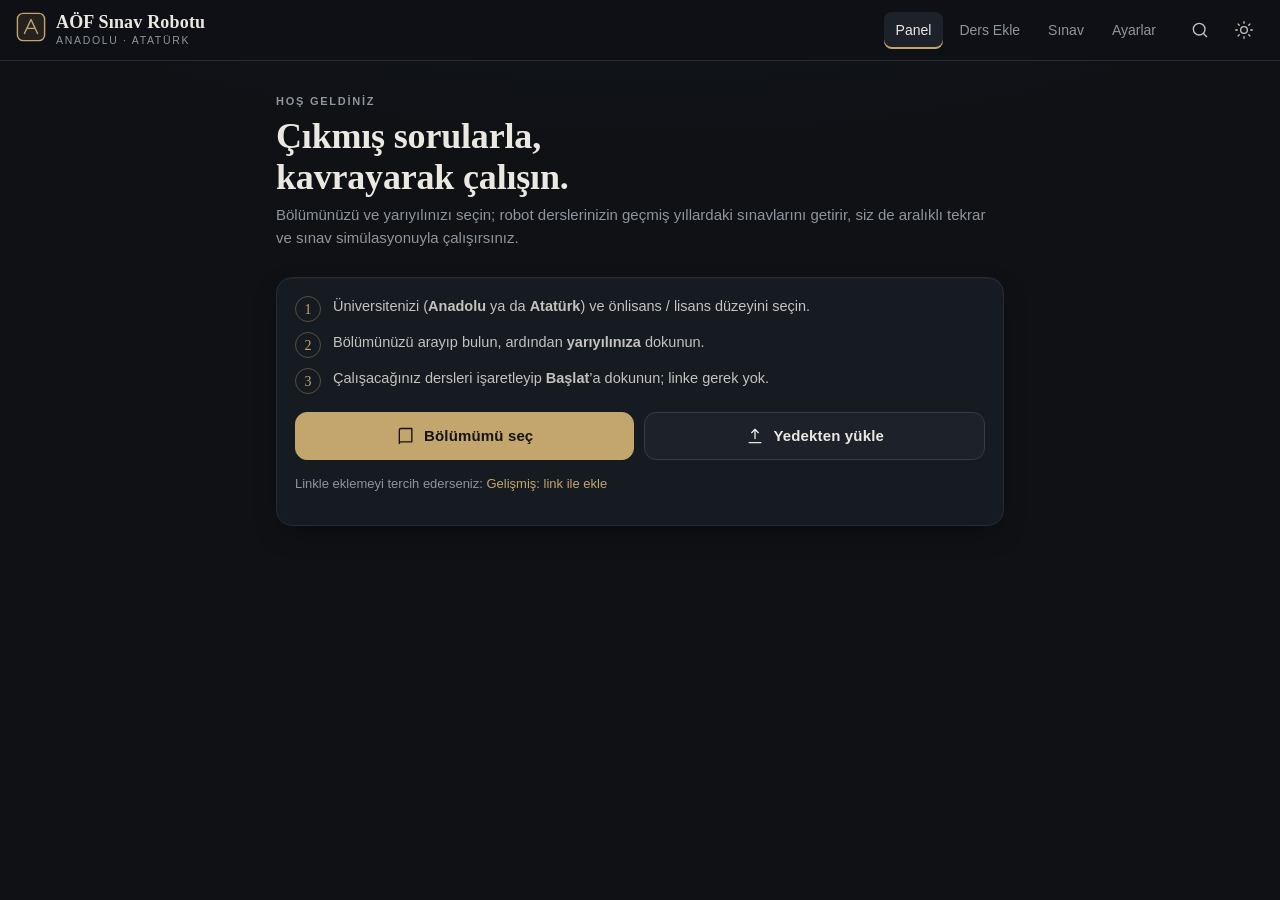
==== commit 302c1b48: "Bölüm → Yarıyıl → Ders seçici: linksiz ders ekleme, bölüm hatırlama, 'Bu dönemki derslerim' kartı (v" ====
--- a/index.html
+++ b/index.html
@@ -14,7 +14,7 @@
 <link rel="manifest" href="manifest.webmanifest">
 <link rel="icon" href="assets/icon.svg" type="image/svg+xml">
 <link rel="apple-touch-icon" href="assets/apple-touch-icon.png">
-<link rel="stylesheet" href="assets/app.css?v=22.0">
+<link rel="stylesheet" href="assets/app.css?v=23.0">
 <script>
   // Tema, ilk boyamadan önce uygulanır (yanıp sönmeyi önler)
   (function () {
@@ -87,6 +87,6 @@
 <div id="modalRoot"></div>
 
 <noscript><p style="padding:24px">Bu uygulama JavaScript gerektirir.</p></noscript>
-<script src="assets/app.js?v=22.0"></script>
+<script src="assets/app.js?v=23.0"></script>
 </body>
 </html>
--- a/assets/app.css
+++ b/assets/app.css
@@ -461,10 +461,66 @@
 .search-wrap svg { position: absolute; left: 14px; top: 50%; transform: translateY(-50%); color: var(--faint); }
 .search-wrap .input { padding-left: 42px; }
 
+/* ---------- Bölüm seçici ---------- */
+.back-link { margin-left: -8px; margin-bottom: 6px; }
+.wiz { display: grid; grid-template-columns: repeat(4, 1fr); gap: 6px; margin: 4px 0 12px; }
+.wiz i { display: block; height: 3px; border-radius: 3px; background: var(--surface-3); }
+.wiz i.on { background: var(--accent); }
+.uni-card {
+  display: flex; align-items: center; gap: 14px; padding: 18px 16px; border-radius: var(--r-lg);
+  background: linear-gradient(135deg, var(--navy), color-mix(in srgb, var(--navy) 55%, var(--surface)));
+  border: 1px solid color-mix(in srgb, var(--accent) 22%, var(--line)); color: #ebe8e2; transition: border-color .15s, transform .1s;
+}
+.uni-card:hover { border-color: var(--accent-line); }
+.uni-card:active { transform: translateY(1px); }
+.uni-card > svg { color: #c3a56e; flex: none; }
+.uni-mark { flex: none; width: 48px; height: 48px; border-radius: 12px; display: grid; place-items: center; font-family: var(--serif); font-weight: 600; font-size: 20px; color: #c3a56e; border: 1px solid rgba(195,165,110,.45); background: rgba(195,165,110,.08); letter-spacing: .02em; }
+.uni-mark.ata { font-size: 15px; }
+.uni-main { flex: 1; min-width: 0; }
+.uni-name { display: block; font-family: var(--serif); font-size: 19px; font-weight: 600; line-height: 1.2; }
+.uni-sub { display: block; font-size: 13px; color: #aeb5c1; margin-top: 3px; }
+.level-icon { font-family: var(--serif); font-size: 16px; font-weight: 600; }
+.row.is-dim .row-title { color: var(--muted); }
+.term-chips .chip.term { min-width: 52px; flex-direction: column; justify-content: center; gap: 0; padding: 4px 10px; min-height: 48px; line-height: 1.1; }
+.term-chips .chip.term b { font-family: var(--serif); font-size: 18px; font-weight: 600; }
+.term-chips .chip.term small { font-size: 10px; letter-spacing: .08em; text-transform: uppercase; color: var(--faint); }
+.term-chips .chip.term.on small { color: var(--accent); }
+.term-chips .chip.term.now:not(.on) { border-color: color-mix(in srgb, var(--accent) 30%, var(--line-2)); }
+.term-chips .chip:not(.term) { min-height: 48px; }
+button.link { font-size: 14px; color: var(--accent); font-weight: 500; padding: 4px 0; }
+.group-label { font-size: 11px; letter-spacing: .14em; text-transform: uppercase; color: var(--muted); font-weight: 600; margin: 18px 2px 8px; }
+.group-label:first-child { margin-top: 0; }
+label.row.pick { cursor: pointer; -webkit-tap-highlight-color: transparent; }
+label.row.pick:hover { background: var(--surface-2); }
+label.row.pick:has(.cb:checked) { background: var(--accent-soft); }
+label.row.pick .tag svg { width: 12px; height: 12px; }
+.cb { -webkit-appearance: none; appearance: none; flex: none; width: 24px; height: 24px; margin: 0; border-radius: 7px; border: 1.5px solid var(--line-2); background: var(--surface-2); display: grid; place-items: center; transition: background .12s, border-color .12s; }
+.cb:checked { background: var(--accent); border-color: var(--accent); }
+.cb:checked::after { content: ""; width: 6px; height: 11px; border: solid var(--accent-ink); border-width: 0 2px 2px 0; transform: translateY(-1px) rotate(45deg); }
+.cb:focus-visible { box-shadow: 0 0 0 3px var(--accent-soft); outline: none; }
+.pick-bar { position: sticky; bottom: calc(70px + var(--sab)); z-index: 20; margin-top: 18px; padding: 10px 0 0; background: linear-gradient(to bottom, transparent, var(--bg) 40%); }
+.pick-bar .btn { box-shadow: 0 10px 24px -10px rgba(0,0,0,.55); }
+.pick-bar .btn[disabled] { opacity: 1; background: var(--surface-3); border-color: var(--line-2); color: var(--muted); box-shadow: none; }
+.adv { margin-top: 22px; }
+.adv .row.card { border-radius: 14px; }
+.term-card { padding: 16px; }
+.term-card-head { display: flex; justify-content: space-between; gap: 12px; align-items: flex-start; }
+.term-card-title { font-family: var(--serif); font-size: 18px; font-weight: 600; line-height: 1.25; }
+.term-list { display: flex; flex-wrap: wrap; gap: 6px; margin-top: 12px; }
+.term-item { display: inline-flex; align-items: center; gap: 6px; max-width: 100%; min-height: 30px; padding: 4px 10px; border-radius: 8px; font-size: 13px; color: var(--muted); border: 1px dashed var(--line-2); }
+.term-item span { overflow: hidden; text-overflow: ellipsis; white-space: nowrap; }
+.term-item svg { width: 13px; height: 13px; flex: none; color: var(--faint); }
+.term-item.have { color: var(--text-2); border-style: solid; border-color: color-mix(in srgb, var(--ok) 35%, var(--line)); background: var(--ok-soft); }
+.term-item.have svg { color: var(--ok); }
+.term-actions { margin-top: 14px; align-items: center; }
+.spinner { width: 26px; height: 26px; margin: 0 auto 12px; border-radius: 50%; border: 2px solid var(--line-2); border-top-color: var(--accent); animation: spin .8s linear infinite; }
+@keyframes spin { to { transform: rotate(360deg); } }
+
 /* ---------- Geniş ekran ---------- */
 @media (min-width: 900px) {
   .topnav { display: flex; }
   .tabbar { display: none; }
+  .pick-bar { bottom: 12px; }
   .view { padding-bottom: 48px; padding-top: 32px; }
   .h1 { font-size: 36px; }
   .modes { grid-template-columns: repeat(4, 1fr); }
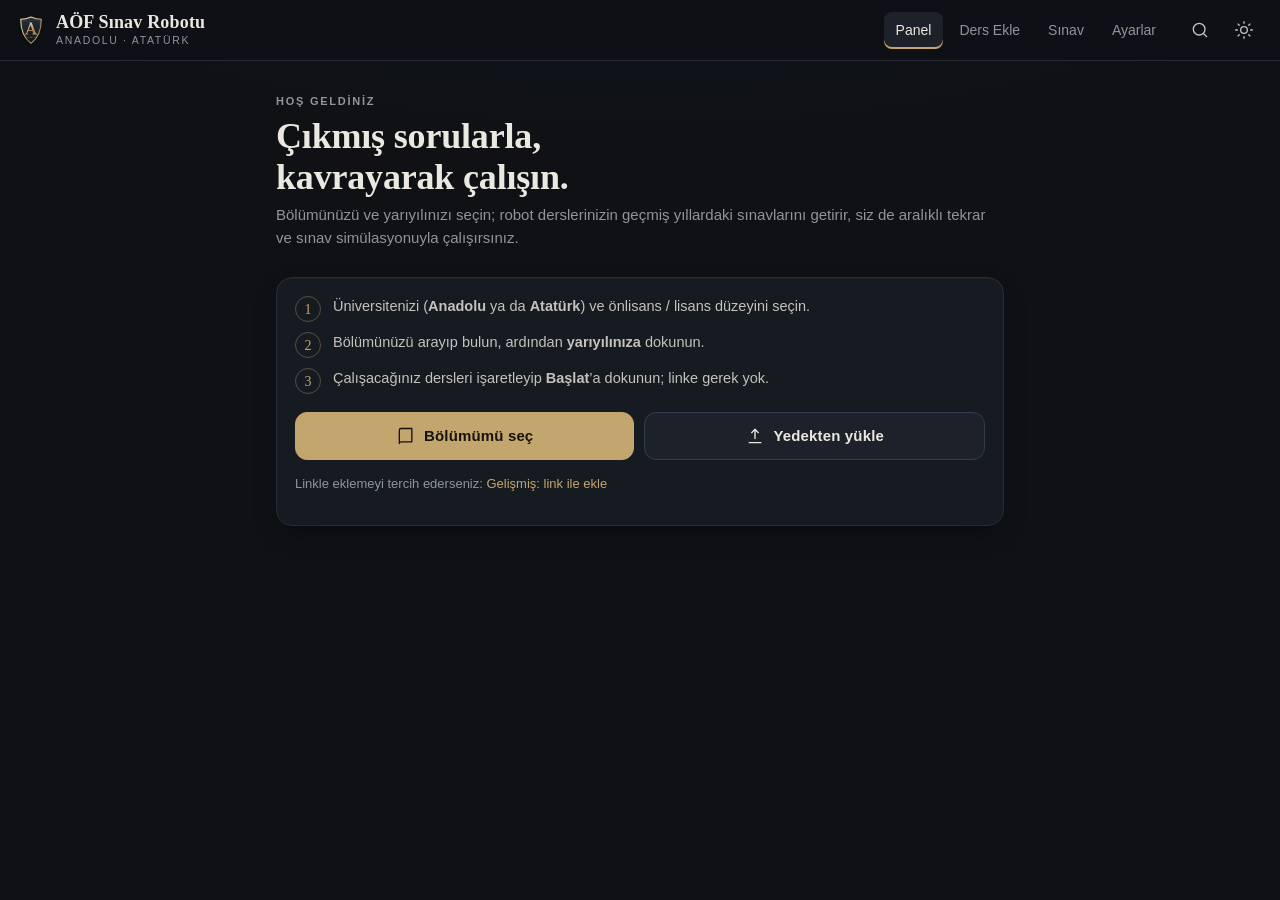
==== commit fa626632: "Uygulama olarak indir: el çizimi kalkan logo, tam PWA ikon seti (apple-touch 180/167/152/120, maskab" ====
--- a/index.html
+++ b/index.html
@@ -9,12 +9,30 @@
 <meta name="apple-mobile-web-app-capable" content="yes">
 <meta name="mobile-web-app-capable" content="yes">
 <meta name="apple-mobile-web-app-status-bar-style" content="black-translucent">
-<meta name="apple-mobile-web-app-title" content="Sınav Robotu">
+<meta name="apple-mobile-web-app-title" content="AÖF Robotu">
+<meta name="application-name" content="AÖF Robotu">
 <meta name="format-detection" content="telephone=no">
 <link rel="manifest" href="manifest.webmanifest">
-<link rel="icon" href="assets/icon.svg" type="image/svg+xml">
+<link rel="icon" href="assets/logo.svg" type="image/svg+xml">
+<link rel="icon" href="assets/favicon-32.png" type="image/png" sizes="32x32">
+<link rel="icon" href="assets/favicon-16.png" type="image/png" sizes="16x16">
 <link rel="apple-touch-icon" href="assets/apple-touch-icon.png">
-<link rel="stylesheet" href="assets/app.css?v=23.0">
+<link rel="apple-touch-icon" sizes="180x180" href="assets/apple-touch-icon-180.png">
+<link rel="apple-touch-icon" sizes="167x167" href="assets/apple-touch-icon-167.png">
+<link rel="apple-touch-icon" sizes="152x152" href="assets/apple-touch-icon-152.png">
+<link rel="apple-touch-icon" sizes="120x120" href="assets/apple-touch-icon-120.png">
+<link rel="apple-touch-startup-image" href="assets/splash/splash-1320x2868.jpg" media="(device-width: 440px) and (device-height: 956px) and (-webkit-device-pixel-ratio: 3) and (orientation: portrait)">
+<link rel="apple-touch-startup-image" href="assets/splash/splash-1290x2796.jpg" media="(device-width: 430px) and (device-height: 932px) and (-webkit-device-pixel-ratio: 3) and (orientation: portrait)">
+<link rel="apple-touch-startup-image" href="assets/splash/splash-1206x2622.jpg" media="(device-width: 402px) and (device-height: 874px) and (-webkit-device-pixel-ratio: 3) and (orientation: portrait)">
+<link rel="apple-touch-startup-image" href="assets/splash/splash-1179x2556.jpg" media="(device-width: 393px) and (device-height: 852px) and (-webkit-device-pixel-ratio: 3) and (orientation: portrait)">
+<link rel="apple-touch-startup-image" href="assets/splash/splash-1284x2778.jpg" media="(device-width: 428px) and (device-height: 926px) and (-webkit-device-pixel-ratio: 3) and (orientation: portrait)">
+<link rel="apple-touch-startup-image" href="assets/splash/splash-1170x2532.jpg" media="(device-width: 390px) and (device-height: 844px) and (-webkit-device-pixel-ratio: 3) and (orientation: portrait)">
+<link rel="apple-touch-startup-image" href="assets/splash/splash-1125x2436.jpg" media="(device-width: 375px) and (device-height: 812px) and (-webkit-device-pixel-ratio: 3) and (orientation: portrait)">
+<link rel="apple-touch-startup-image" href="assets/splash/splash-1242x2688.jpg" media="(device-width: 414px) and (device-height: 896px) and (-webkit-device-pixel-ratio: 3) and (orientation: portrait)">
+<link rel="apple-touch-startup-image" href="assets/splash/splash-828x1792.jpg" media="(device-width: 414px) and (device-height: 896px) and (-webkit-device-pixel-ratio: 2) and (orientation: portrait)">
+<link rel="apple-touch-startup-image" href="assets/splash/splash-750x1334.jpg" media="(device-width: 375px) and (device-height: 667px) and (-webkit-device-pixel-ratio: 2) and (orientation: portrait)">
+<link rel="apple-touch-startup-image" href="assets/splash/splash-1242x2208.jpg" media="(device-width: 414px) and (device-height: 736px) and (-webkit-device-pixel-ratio: 3) and (orientation: portrait)">
+<link rel="stylesheet" href="assets/app.css?v=25.0">
 <script>
   // Tema, ilk boyamadan önce uygulanır (yanıp sönmeyi önler)
   (function () {
@@ -54,12 +72,14 @@
     <symbol id="i-link" viewBox="0 0 24 24"><path d="M10 14a4 4 0 0 0 5.7 0l3-3a4 4 0 0 0-5.7-5.7l-1 1M14 10a4 4 0 0 0-5.7 0l-3 3a4 4 0 0 0 5.7 5.7l1-1"/></symbol>
     <symbol id="i-cloud" viewBox="0 0 24 24"><path d="M7 18a4 4 0 0 1-.5-8A6 6 0 0 1 18 9a4.5 4.5 0 0 1-.5 9zM12 11v6m0 0-2.5-2.5M12 17l2.5-2.5"/></symbol>
     <symbol id="i-bulb" viewBox="0 0 24 24"><path d="M9 18h6M10 21h4M12 3a6 6 0 0 0-3.5 10.9c.6.5 1 1.2 1 2V16h5v-.1c0-.8.4-1.5 1-2A6 6 0 0 0 12 3z"/></symbol>
+    <symbol id="i-share" viewBox="0 0 24 24"><path d="M12 3v12M8 7l4-4 4 4M8.5 10H6v11h12V10h-2.5"/></symbol>
+    <symbol id="i-plussq" viewBox="0 0 24 24"><rect x="4" y="4" width="16" height="16" rx="4"/><path d="M12 8.5v7M8.5 12h7"/></symbol>
   </defs>
 </svg>
 
 <header class="topbar" id="topbar">
   <a class="brand" href="#/" aria-label="AÖF Sınav Robotu — Panel">
-    <span class="brand-mark" aria-hidden="true"><svg viewBox="0 0 32 32"><rect x="1.5" y="1.5" width="29" height="29" rx="6"/><path d="M9 23 16 8l7 15M11.6 17.5h8.8"/></svg></span>
+    <span class="brand-mark" aria-hidden="true"><img src="assets/logo.svg" alt="" width="30" height="30"></span>
     <span class="brand-text"><span class="brand-name">AÖF Sınav Robotu</span><span class="brand-sub">Anadolu · Atatürk</span></span>
   </a>
   <nav class="topnav" aria-label="Ana menü">
@@ -87,6 +107,6 @@
 <div id="modalRoot"></div>
 
 <noscript><p style="padding:24px">Bu uygulama JavaScript gerektirir.</p></noscript>
-<script src="assets/app.js?v=23.0"></script>
+<script src="assets/app.js?v=25.0"></script>
 </body>
 </html>
--- a/assets/app.css
+++ b/assets/app.css
@@ -536,3 +536,55 @@
 @media (prefers-reduced-motion: reduce) {
   *, *::before, *::after { animation: none !important; transition: none !important; }
 }
+
+/* Çoklu sınav türü seçici (v24) */
+.type-pick { display: flex; flex-direction: column; gap: 10px; }
+.type-chips .chip { min-height: 44px; -webkit-tap-highlight-color: transparent; transition: background .12s, border-color .12s, color .12s; }
+.type-chips .chip svg { width: 14px; height: 14px; flex: none; display: none; }
+.type-chips .chip.on svg { display: block; }
+.type-chips .chip.nudge { animation: nudge .3s; }
+@keyframes nudge { 25% { transform: translateX(-3px); } 75% { transform: translateX(3px); } }
+.split-line { font-size: 13px; color: var(--text-2); padding: 8px 12px; border-radius: 10px; border: 1px dashed var(--accent-line); background: var(--accent-soft); font-variant-numeric: tabular-nums; }
+.imp-note { display: flex; gap: 6px; align-items: flex-start; margin-top: 6px; font-size: 12.5px; line-height: 1.4; color: var(--accent); }
+.imp-note svg { width: 14px; height: 14px; flex: none; margin-top: 1px; }
+.term-split { margin: 10px 0 0; }
+
+/* ---------- v25: logo ve uygulama olarak indir ---------- */
+.brand-mark { display: block; flex: 0 0 auto; }
+.brand-mark img { display: block; width: 30px; height: 30px; filter: drop-shadow(0 1px 1.5px rgba(0,0,0,.35)); }
+.install-card { position: relative; display: flex; gap: 14px; align-items: flex-start; padding: 16px 44px 16px 16px; border-radius: 16px;
+  background: linear-gradient(135deg, color-mix(in srgb, var(--accent) 10%, var(--surface)) 0%, var(--surface) 62%);
+  border: 1px solid var(--accent-line); box-shadow: 0 1px 0 rgba(255,255,255,.03) inset; }
+#installSlot:empty { display: none; }
+#installSlot .install-card { margin-top: 16px; }
+.install-logo { flex: 0 0 auto; width: 56px; height: 56px; border-radius: 13px; box-shadow: 0 4px 14px rgba(0,0,0,.35), 0 0 0 1px rgba(195,165,110,.25); }
+.install-set .install-logo { width: 48px; height: 48px; border-radius: 11px; }
+.install-main { min-width: 0; flex: 1; }
+.install-title { font-family: var(--serif); font-size: 18px; font-weight: 600; letter-spacing: .005em; }
+.install-sub { font-size: 13.5px; color: var(--text-2); margin-top: 3px; line-height: 1.4; }
+.install-btns { display: flex; gap: 8px; flex-wrap: wrap; margin-top: 12px; }
+.install-x { position: absolute; top: 8px; right: 8px; width: 32px; height: 32px; display: grid; place-items: center; border-radius: 10px; color: var(--muted); background: transparent; border: 0; }
+.install-x:hover { background: var(--surface-2); color: var(--text); }
+.install-x svg { width: 16px; height: 16px; fill: none; stroke: currentColor; stroke-width: 2; stroke-linecap: round; }
+.install-set { display: flex; gap: 14px; align-items: center; }
+.install-set .row-title { font-weight: 600; }
+.install-set .row-sub { font-size: 13.5px; color: var(--muted); margin-top: 2px; }
+.kbd-ic { display: inline-grid; place-items: center; width: 22px; height: 22px; border-radius: 6px; background: var(--surface-3); color: var(--accent); vertical-align: -5px; margin: 0 1px; }
+.kbd-ic svg { width: 15px; height: 15px; fill: none; stroke: currentColor; stroke-width: 2; stroke-linecap: round; stroke-linejoin: round; }
+.ios-illu { position: relative; height: 150px; border-radius: 16px; overflow: hidden; background: linear-gradient(#1a212d, #10141b); border: 1px solid var(--line); }
+[data-theme="light"] .ios-illu { background: linear-gradient(#eef0f4, #e2e5ea); }
+.ios-bar { position: absolute; left: 12px; right: 12px; bottom: 50px; height: 30px; border-radius: 10px; background: rgba(255,255,255,.08); display: grid; place-items: center; }
+[data-theme="light"] .ios-bar { background: rgba(0,0,0,.06); }
+.ios-url { font-size: 12px; color: var(--muted); }
+.ios-tools { position: absolute; left: 0; right: 0; bottom: 10px; display: flex; justify-content: space-around; color: var(--muted); }
+.ios-tools span { display: grid; place-items: center; width: 32px; height: 32px; border-radius: 9px; }
+.ios-tools svg { width: 20px; height: 20px; fill: none; stroke: currentColor; stroke-width: 1.8; stroke-linecap: round; stroke-linejoin: round; }
+.ios-tools .ios-share { color: var(--accent); background: var(--accent-soft); box-shadow: 0 0 0 1.5px var(--accent-line); animation: iosPulse 1.8s ease-in-out infinite; }
+.ios-menu { position: absolute; top: 14px; right: 14px; display: flex; align-items: center; gap: 10px; padding: 8px 12px; border-radius: 10px; font-size: 13px; font-weight: 600;
+  background: var(--surface); border: 1px solid var(--line); box-shadow: 0 6px 18px rgba(0,0,0,.25); color: var(--text); }
+.ios-menu svg { width: 18px; height: 18px; fill: none; stroke: var(--accent); stroke-width: 1.8; stroke-linecap: round; }
+.ios-app { position: absolute; top: 16px; left: 18px; width: 44px; height: 44px; border-radius: 10px; box-shadow: 0 4px 12px rgba(0,0,0,.35); }
+.ios-app-name { position: absolute; top: 64px; left: 6px; width: 68px; text-align: center; font-size: 10px; color: var(--text-2); white-space: nowrap; }
+@keyframes iosPulse { 0%,100% { transform: scale(1); } 50% { transform: scale(1.1); } }
+@media (prefers-reduced-motion: reduce) { .ios-tools .ios-share { animation: none; } }
+@media (display-mode: standalone) { #installSlot { display: none; } }
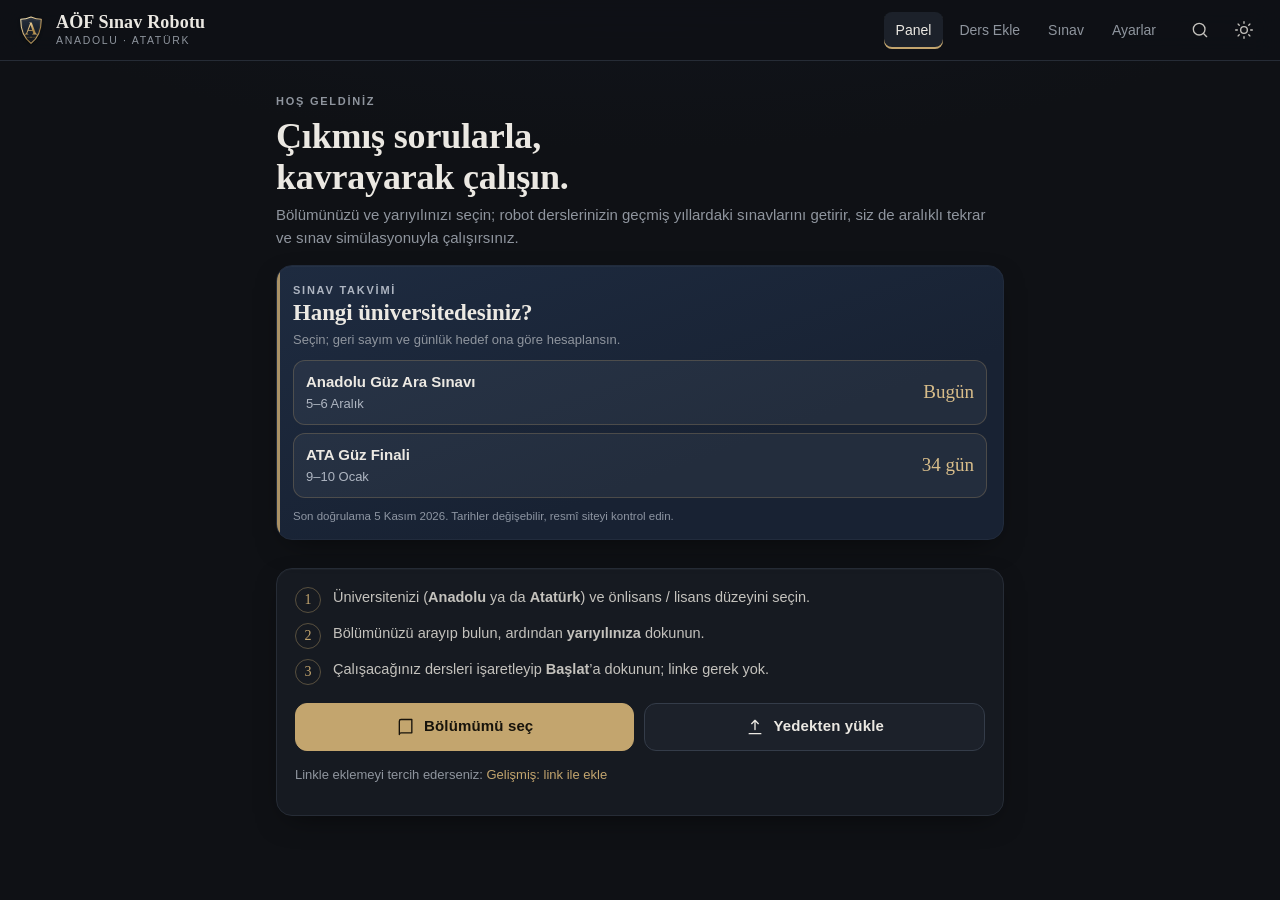
==== commit 5c9c4ba9: "Sınav geri sayımı ve günlük hedef: seçili üniversitenin sıradaki sınavı (oturum saatleri, sınav günü" ====
--- a/index.html
+++ b/index.html
@@ -32,7 +32,7 @@
 <link rel="apple-touch-startup-image" href="assets/splash/splash-828x1792.jpg" media="(device-width: 414px) and (device-height: 896px) and (-webkit-device-pixel-ratio: 2) and (orientation: portrait)">
 <link rel="apple-touch-startup-image" href="assets/splash/splash-750x1334.jpg" media="(device-width: 375px) and (device-height: 667px) and (-webkit-device-pixel-ratio: 2) and (orientation: portrait)">
 <link rel="apple-touch-startup-image" href="assets/splash/splash-1242x2208.jpg" media="(device-width: 414px) and (device-height: 736px) and (-webkit-device-pixel-ratio: 3) and (orientation: portrait)">
-<link rel="stylesheet" href="assets/app.css?v=25.0">
+<link rel="stylesheet" href="assets/app.css?v=26.0">
 <script>
   // Tema, ilk boyamadan önce uygulanır (yanıp sönmeyi önler)
   (function () {
@@ -107,6 +107,6 @@
 <div id="modalRoot"></div>
 
 <noscript><p style="padding:24px">Bu uygulama JavaScript gerektirir.</p></noscript>
-<script src="assets/app.js?v=25.0"></script>
+<script src="assets/app.js?v=26.0"></script>
 </body>
 </html>
--- a/assets/app.css
+++ b/assets/app.css
@@ -588,3 +588,46 @@
 @keyframes iosPulse { 0%,100% { transform: scale(1); } 50% { transform: scale(1.1); } }
 @media (prefers-reduced-motion: reduce) { .ios-tools .ios-share { animation: none; } }
 @media (display-mode: standalone) { #installSlot { display: none; } }
+
+/* ---------- Sınav takvimi + günlük hedef (v26) ---------- */
+.tk-wrap { margin-top: 16px; display: grid; gap: 10px; }
+.tk { position: relative; overflow: hidden; padding: 16px 16px 14px;
+  background: linear-gradient(160deg, var(--navy-2), var(--navy) 65%); color: #ece9e3;
+  border-color: color-mix(in srgb, var(--navy-2) 60%, var(--line)); }
+.tk::before { content: ""; position: absolute; left: 0; top: 0; bottom: 0; width: 3px; background: #c3a56e; opacity: .85; }
+.tk .eyebrow { color: #aeb5c1; }
+.tk-top { display: flex; align-items: center; justify-content: space-between; gap: 10px; }
+.tk-src { display: inline-flex; align-items: center; gap: 5px; font-size: 12.5px; font-weight: 600; color: #d8bd8a; white-space: nowrap; padding: 4px 0; }
+.tk-src svg { width: 13px; height: 13px; }
+.tk-head { margin-top: 8px; }
+.tk-title { font-family: var(--serif); font-size: 23px; font-weight: 600; line-height: 1.2; letter-spacing: -.005em; overflow-wrap: anywhere; }
+.tk-dot { color: #c3a56e; }
+.tk-days { color: #d8bd8a; white-space: nowrap; }
+.tk-when { margin-top: 6px; font-size: 14px; color: #c9ced7; }
+.tk-times { display: flex; flex-wrap: wrap; gap: 6px; margin-top: 10px; }
+.tk-times span { font-size: 12.5px; padding: 4px 9px; border-radius: 8px; background: rgba(255,255,255,.06); border: 1px solid rgba(195,165,110,.28); color: #e3dccd; font-variant-numeric: tabular-nums; }
+.tk-sub { margin-top: 6px; font-size: 13px; color: #aeb5c1; }
+.tk-next { margin-top: 12px; padding-top: 10px; border-top: 1px solid rgba(255,255,255,.08); font-size: 13px; color: #aeb5c1; }
+.tk-foot { margin-top: 10px; font-size: 11.5px; color: #8e96a3; line-height: 1.45; }
+.tk-swap { color: #d8bd8a; font-weight: 600; font-size: 11.5px; text-decoration: underline; text-underline-offset: 2px; padding: 2px 0; }
+.tk-today-msg { margin-top: 8px; font-family: var(--serif); font-size: 19px; color: #d8bd8a; }
+.tk-today .tk-title { font-size: 21px; }
+.tk-rows { display: grid; gap: 8px; }
+.tk-row { display: flex; align-items: center; gap: 12px; width: 100%; text-align: left; padding: 10px 12px; border-radius: 12px; background: rgba(255,255,255,.05); border: 1px solid rgba(195,165,110,.25); color: inherit; }
+.tk-row .row-title { color: #ece9e3; }
+.tk-row .row-sub { color: #aeb5c1; }
+.tk-row-n { font-family: var(--serif); font-size: 19px; color: #d8bd8a; white-space: nowrap; margin-left: auto; }
+.tk-goal { padding: 16px; }
+.tk-goal-head { display: flex; align-items: baseline; justify-content: space-between; gap: 10px; flex-wrap: wrap; }
+.tk-goal-head .h2 { font-size: 19px; }
+.tk-goal-n { color: var(--accent); }
+.tk-goal-meta { display: flex; flex-wrap: wrap; gap: 4px 12px; margin-top: 6px; font-size: 12.5px; color: var(--muted); }
+.tk-goal-meta b { color: var(--text-2); font-variant-numeric: tabular-nums; }
+.tk-prog .bar { height: 6px; margin-top: 12px; }
+.tk-prog-txt { display: flex; justify-content: space-between; gap: 10px; margin-top: 6px; font-size: 13px; color: var(--muted); }
+.tk-prog-txt b { color: var(--text); }
+.tk-why { margin: 8px 0 12px; }
+.tk-goal-done { margin: 8px 0 12px; color: var(--text-2); font-size: 14px; }
+.tk-final { display: flex; gap: 10px; margin-top: 12px; padding: 12px; border-radius: 12px; background: var(--accent-soft); border: 1px solid var(--accent-line); font-size: 13.5px; color: var(--text-2); }
+.tk-final > svg { color: var(--accent); flex: none; width: 18px; height: 18px; margin-top: 1px; }
+.tk-final .btn-row { display: flex; flex-wrap: wrap; gap: 8px; }
